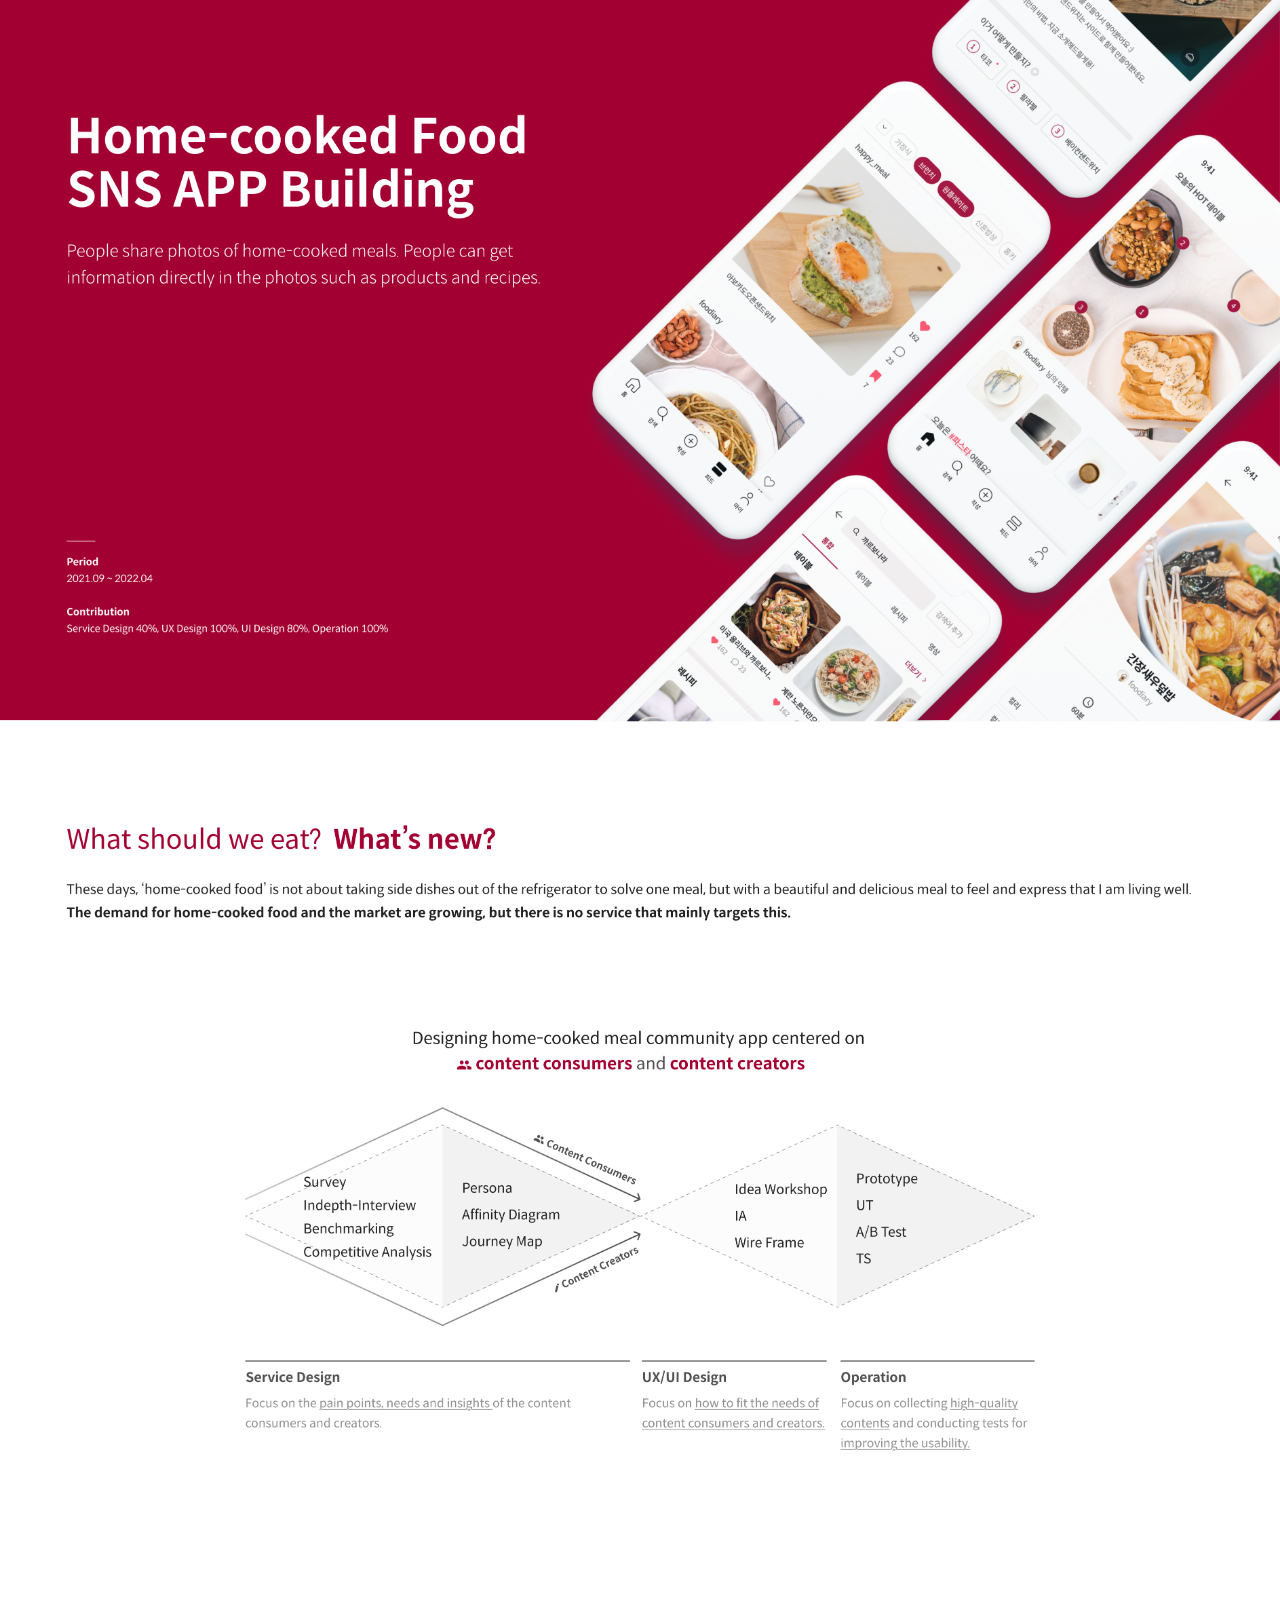
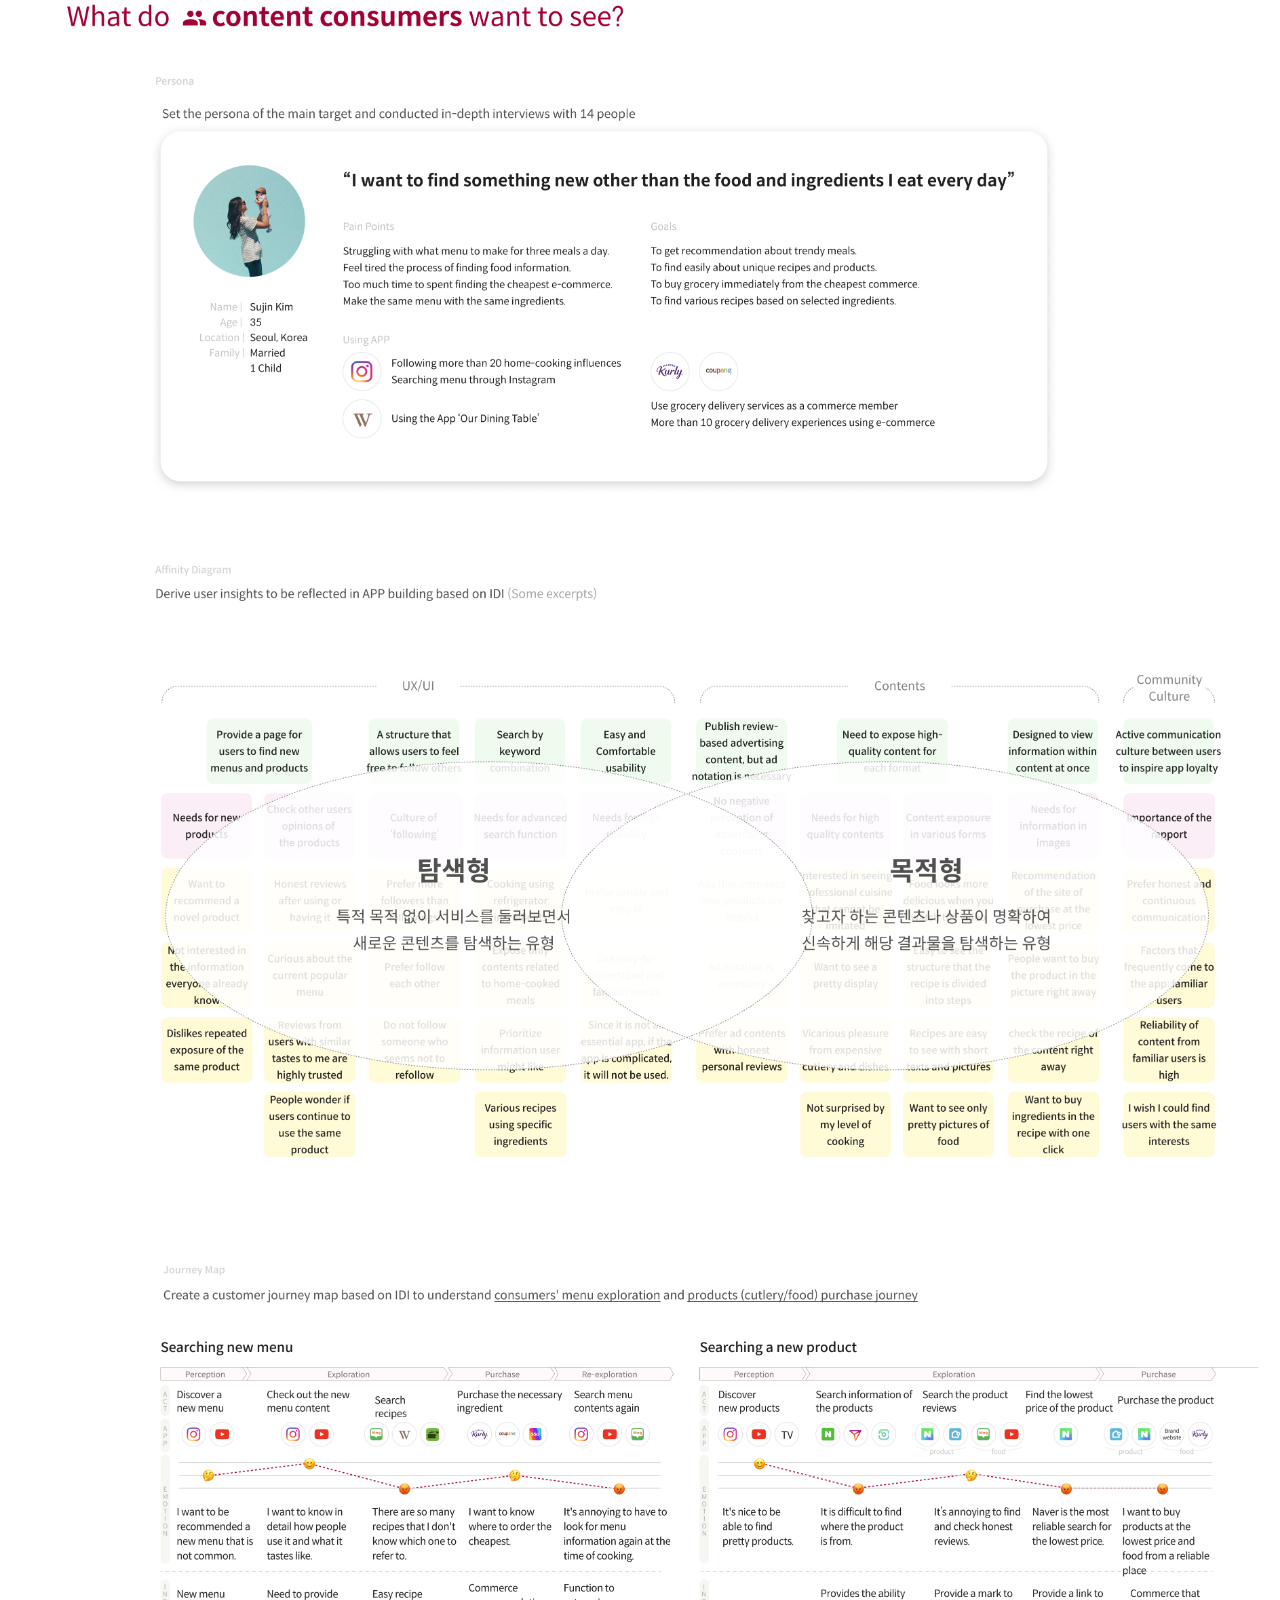
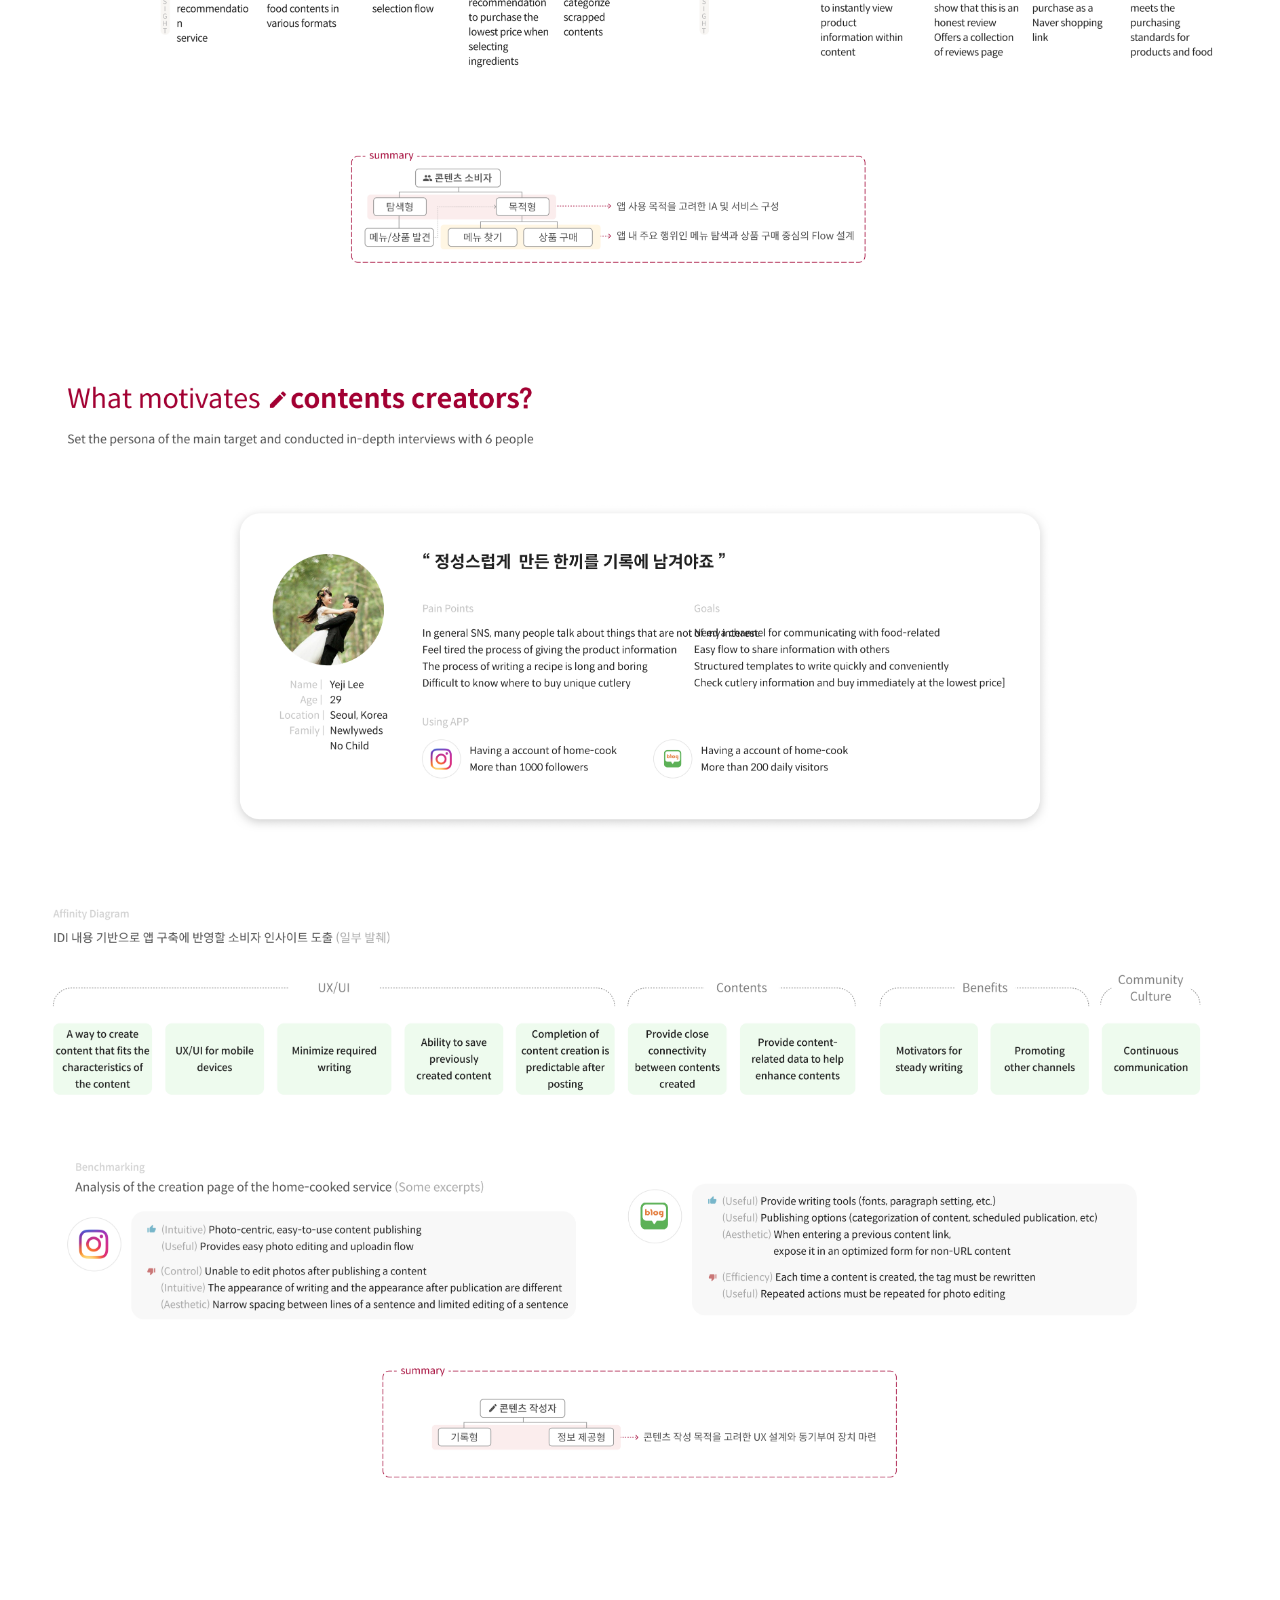
==== index.html @ 2f142ea9 "Add Figma portfolio website" ====
<!doctype html>
<html lang="en">
  <head>
    <meta charset="UTF-8" />
    <meta name="viewport" content="width=device-width, initial-scale=1" />
    <meta name="description" content="Home-cooked Food SNS APP Building case study" />
    <title>Home-cooked Food SNS APP Building</title>
    <link rel="preload" as="image" href="./figma-frame-4015-6.png" />
    <link rel="stylesheet" href="./styles.css" />
  </head>
  <body>
    <main aria-label="Home-cooked Food SNS APP Building case study">
      <img
        class="figma-frame"
        src="./figma-frame-4015-6.png"
        width="1920"
        height="8337"
        alt="Home-cooked Food SNS app case study showing the project overview, consumer research, personas, affinity diagrams, journey maps, creator research and benchmarking."
      />
    </main>
  </body>
</html>
---- styles.css ----
* {
  box-sizing: border-box;
}

html,
body {
  margin: 0;
  min-width: 320px;
  background: #fff;
}

main {
  width: 100%;
  overflow: hidden;
}

.figma-frame {
  display: block;
  width: min(100%, 1920px);
  height: auto;
  margin: 0 auto;
}
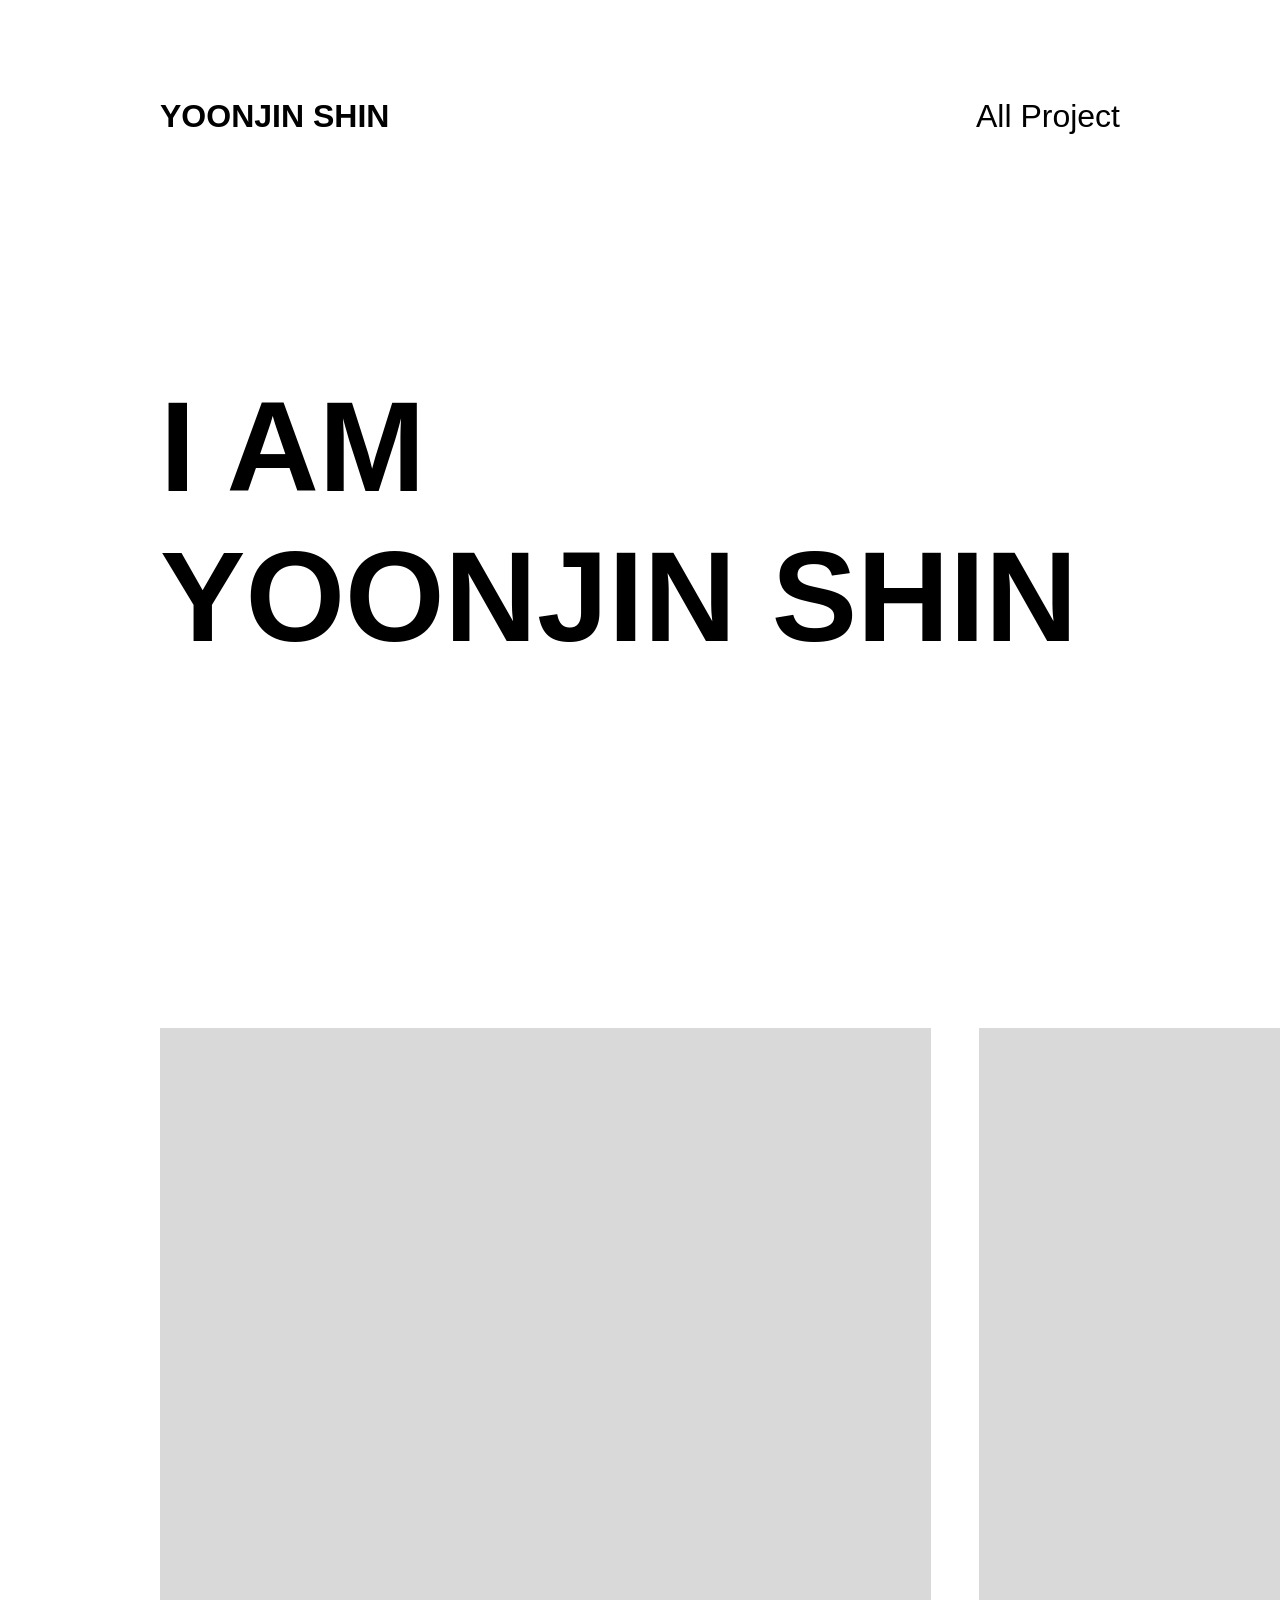
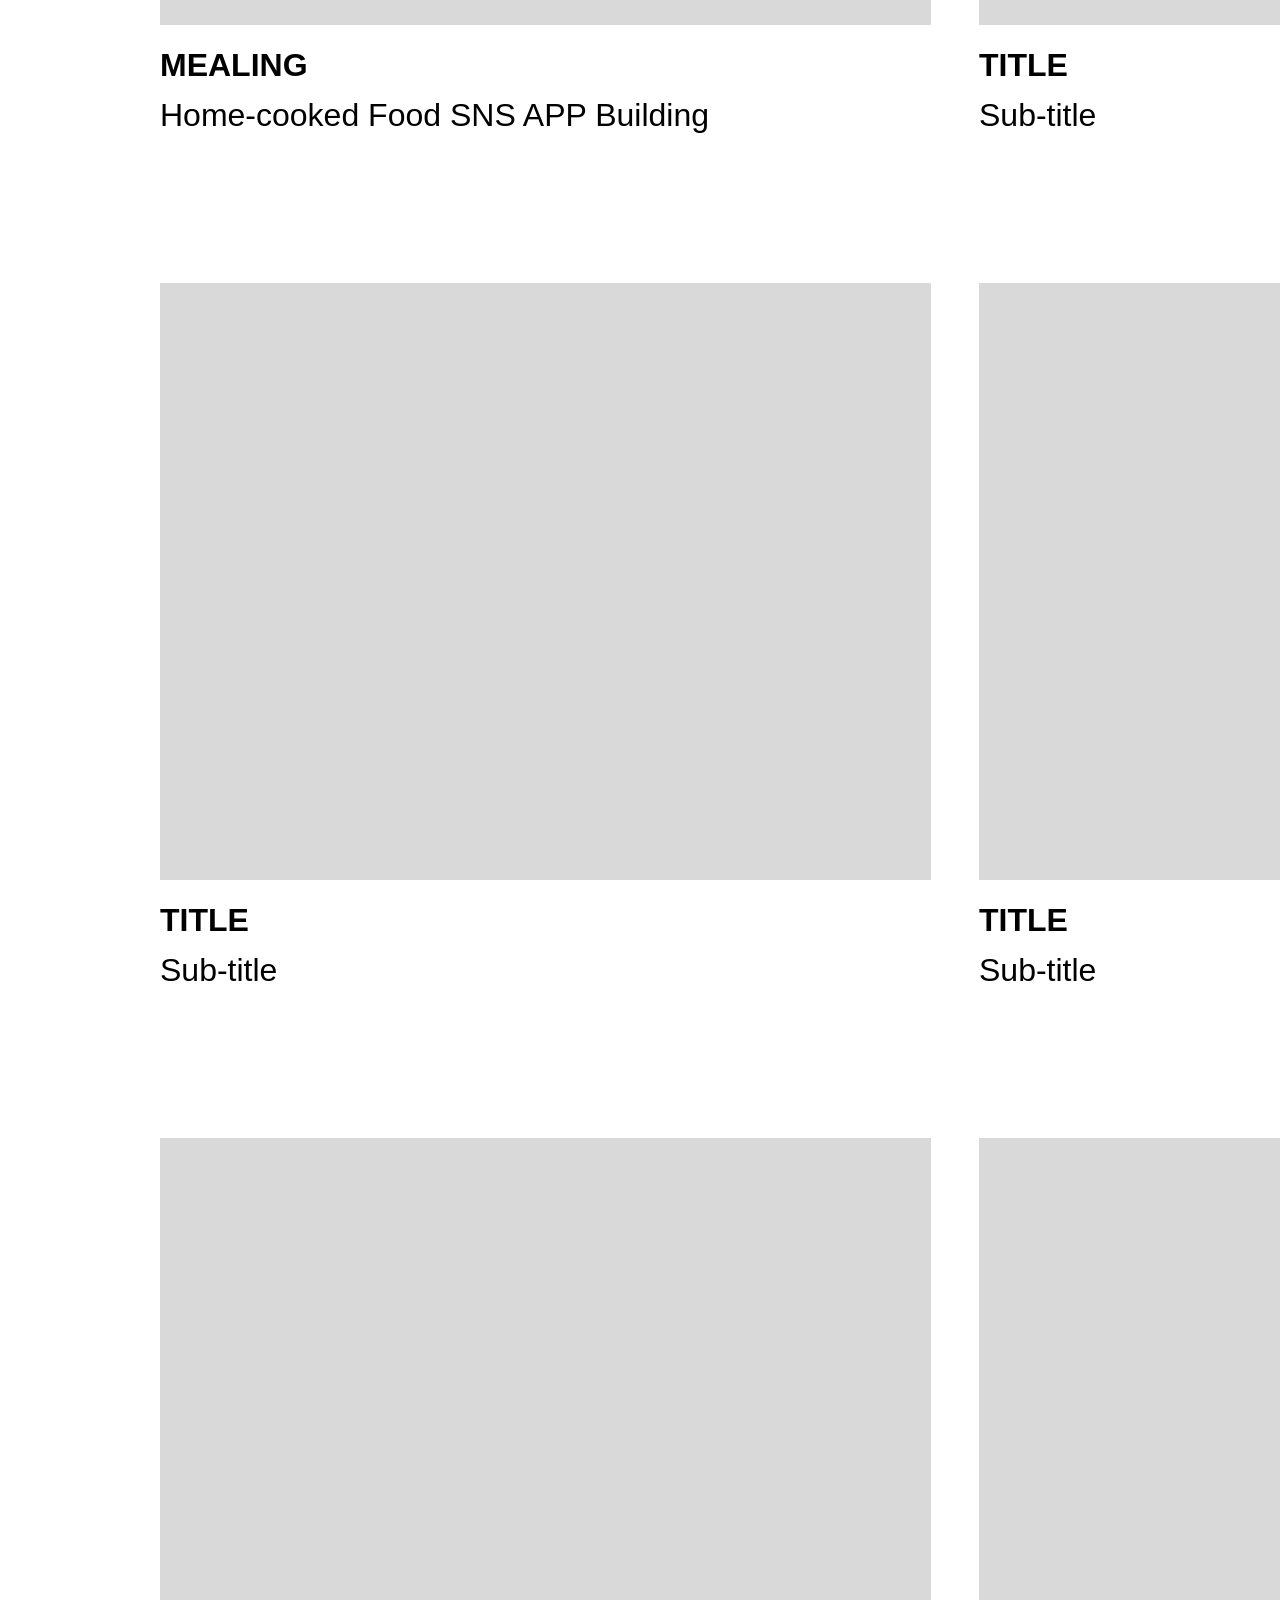
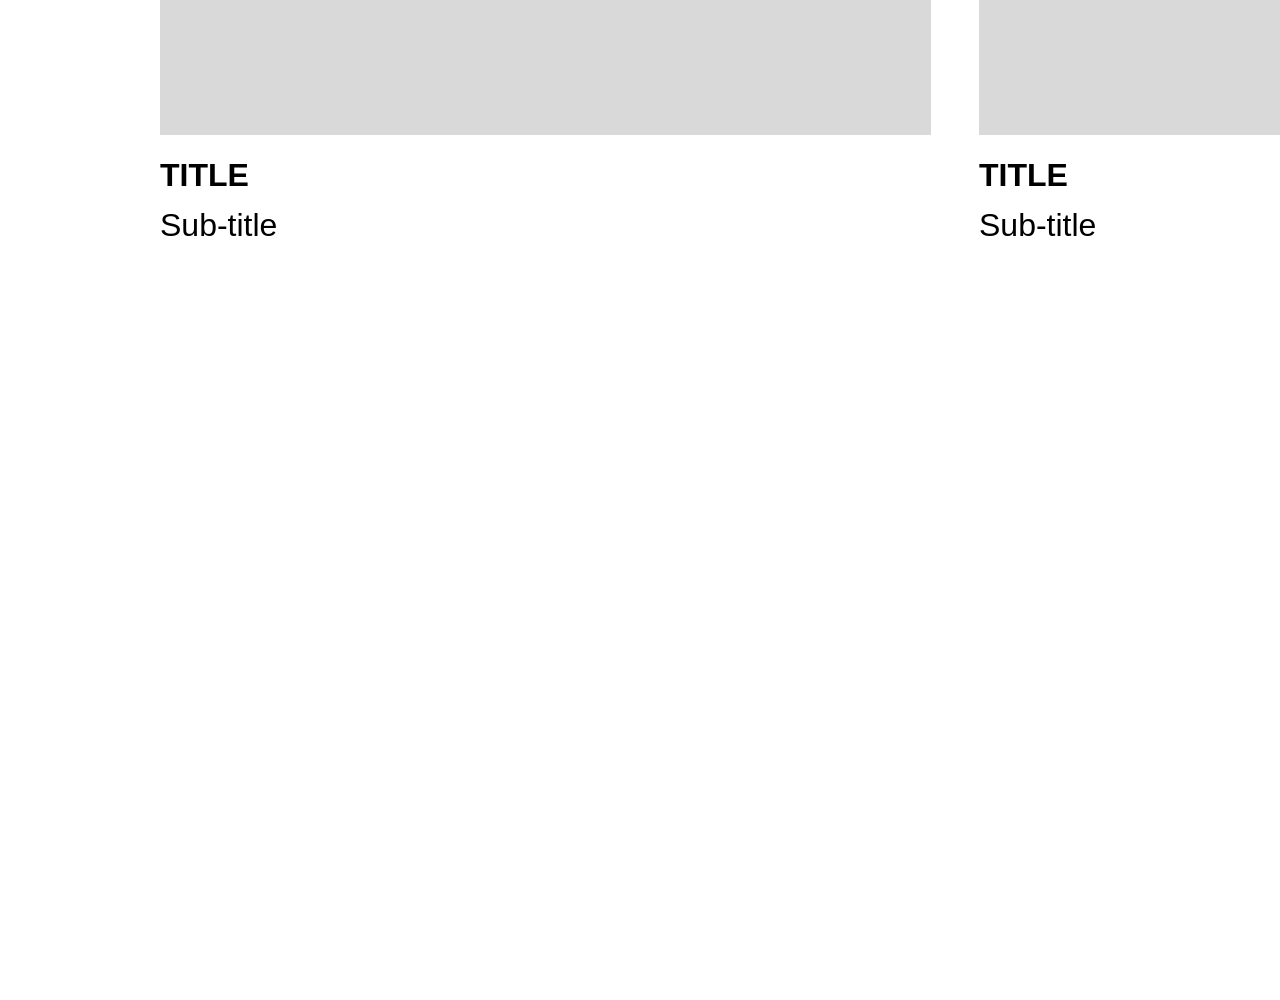
==== commit eec1dc43: "Add portfolio homepage and Mealing link" ====
--- a/index.html
+++ b/index.html
@@ -3,20 +3,55 @@
   <head>
     <meta charset="UTF-8" />
     <meta name="viewport" content="width=device-width, initial-scale=1" />
-    <meta name="description" content="Home-cooked Food SNS APP Building case study" />
-    <title>Home-cooked Food SNS APP Building</title>
-    <link rel="preload" as="image" href="./figma-frame-4015-6.png" />
+    <meta name="description" content="Yoonjin Shin product design portfolio" />
+    <title>Yoonjin Shin · Portfolio</title>
     <link rel="stylesheet" href="./styles.css" />
   </head>
   <body>
-    <main aria-label="Home-cooked Food SNS APP Building case study">
-      <img
-        class="figma-frame"
-        src="./figma-frame-4015-6.png"
-        width="1920"
-        height="8337"
-        alt="Home-cooked Food SNS app case study showing the project overview, consumer research, personas, affinity diagrams, journey maps, creator research and benchmarking."
-      />
+    <main class="portfolio-page">
+      <header class="site-header">
+        <a class="site-name" href="./index.html">YOONJIN SHIN</a>
+        <a class="all-projects" href="#projects">All Project</a>
+      </header>
+
+      <section class="intro" aria-labelledby="intro-title">
+        <h1 id="intro-title">I AM<br />YOONJIN SHIN</h1>
+      </section>
+
+      <section class="projects" id="projects" aria-label="All projects">
+        <a class="project-card project-link" href="./mealing.html" aria-label="View the Mealing project">
+          <span class="project-image" aria-hidden="true"></span>
+          <span class="project-copy">
+            <strong>MEALING</strong>
+            <span>Home-cooked Food SNS APP Building</span>
+          </span>
+        </a>
+
+        <article class="project-card">
+          <div class="project-image" aria-hidden="true"></div>
+          <div class="project-copy"><strong>TITLE</strong><span>Sub-title</span></div>
+        </article>
+
+        <article class="project-card">
+          <div class="project-image" aria-hidden="true"></div>
+          <div class="project-copy"><strong>TITLE</strong><span>Sub-title</span></div>
+        </article>
+
+        <article class="project-card">
+          <div class="project-image" aria-hidden="true"></div>
+          <div class="project-copy"><strong>TITLE</strong><span>Sub-title</span></div>
+        </article>
+
+        <article class="project-card">
+          <div class="project-image" aria-hidden="true"></div>
+          <div class="project-copy"><strong>TITLE</strong><span>Sub-title</span></div>
+        </article>
+
+        <article class="project-card">
+          <div class="project-image" aria-hidden="true"></div>
+          <div class="project-copy"><strong>TITLE</strong><span>Sub-title</span></div>
+        </article>
+      </section>
     </main>
   </body>
 </html>
--- a/styles.css
+++ b/styles.css
@@ -1,15 +1,126 @@
+:root {
+  color: #000;
+  background: #fff;
+  font-family: "Apple SD Gothic Neo", -apple-system, BlinkMacSystemFont, "Segoe UI", sans-serif;
+  font-synthesis: none;
+}
+
 * {
   box-sizing: border-box;
 }
 
-html,
+html {
+  scroll-behavior: smooth;
+}
+
 body {
   margin: 0;
   min-width: 320px;
   background: #fff;
 }
 
-main {
+a {
+  color: inherit;
+  text-decoration: none;
+}
+
+.portfolio-page {
+  width: min(100%, 1920px);
+  min-height: 4200px;
+  margin: 0 auto;
+  padding: 76px 160px 735px;
+}
+
+.site-header {
+  display: flex;
+  height: 80px;
+  align-items: flex-start;
+  justify-content: space-between;
+  font-size: 32px;
+  line-height: 80px;
+}
+
+.site-name {
+  font-weight: 700;
+}
+
+.all-projects {
+  font-weight: 400;
+}
+
+.intro {
+  margin-top: 216px;
+}
+
+.intro h1 {
+  margin: 0;
+  font-size: 128px;
+  font-weight: 700;
+  line-height: 150px;
+  letter-spacing: 0;
+}
+
+.projects {
+  display: grid;
+  grid-template-columns: repeat(2, 771px);
+  gap: 128px 48px;
+  margin-top: 356px;
+}
+
+.project-card {
+  position: relative;
+  display: block;
+  height: 727px;
+  margin: 0;
+}
+
+.project-image {
+  display: block;
+  width: 771px;
+  height: 597px;
+  background: #d9d9d9;
+}
+
+.project-copy {
+  position: relative;
+  display: block;
+  height: 130px;
+  font-size: 32px;
+  line-height: 80px;
+}
+
+.project-copy strong,
+.project-copy > span {
+  position: absolute;
+  left: 0;
+  display: block;
+  white-space: nowrap;
+}
+
+.project-copy strong {
+  top: 0;
+  font-weight: 700;
+}
+
+.project-copy > span {
+  top: 50px;
+  font-weight: 400;
+}
+
+.project-link:focus-visible {
+  outline: 4px solid #000;
+  outline-offset: 8px;
+}
+
+.project-link .project-image {
+  transition: background-color 160ms ease;
+}
+
+.project-link:hover .project-image {
+  background: #cecece;
+}
+
+.detail-page main {
   width: 100%;
   overflow: hidden;
 }
@@ -20,3 +131,93 @@
   height: auto;
   margin: 0 auto;
 }
+
+@media (max-width: 1200px) {
+  .portfolio-page {
+    min-height: 0;
+    padding: 48px 48px 180px;
+  }
+
+  .site-header {
+    height: 48px;
+    font-size: 20px;
+    line-height: 48px;
+  }
+
+  .intro {
+    margin-top: 120px;
+  }
+
+  .intro h1 {
+    font-size: clamp(56px, 9vw, 104px);
+    line-height: 1.16;
+  }
+
+  .projects {
+    grid-template-columns: repeat(2, minmax(0, 1fr));
+    gap: 90px 32px;
+    margin-top: 210px;
+  }
+
+  .project-card {
+    height: auto;
+  }
+
+  .project-image {
+    width: 100%;
+    height: auto;
+    aspect-ratio: 771 / 597;
+  }
+
+  .project-copy {
+    height: 74px;
+    font-size: 20px;
+    line-height: 34px;
+    padding-top: 10px;
+  }
+
+  .project-copy strong,
+  .project-copy > span {
+    position: static;
+    line-height: 30px;
+  }
+}
+
+@media (max-width: 680px) {
+  .portfolio-page {
+    padding: 28px 24px 100px;
+  }
+
+  .site-header {
+    font-size: 14px;
+    line-height: 32px;
+  }
+
+  .intro {
+    margin-top: 78px;
+  }
+
+  .intro h1 {
+    font-size: 46px;
+  }
+
+  .projects {
+    grid-template-columns: 1fr;
+    gap: 54px;
+    margin-top: 130px;
+  }
+
+  .project-copy {
+    font-size: 16px;
+  }
+}
+
+@media (prefers-reduced-motion: reduce) {
+  html {
+    scroll-behavior: auto;
+  }
+
+  .project-link .project-image {
+    transition: none;
+  }
+}
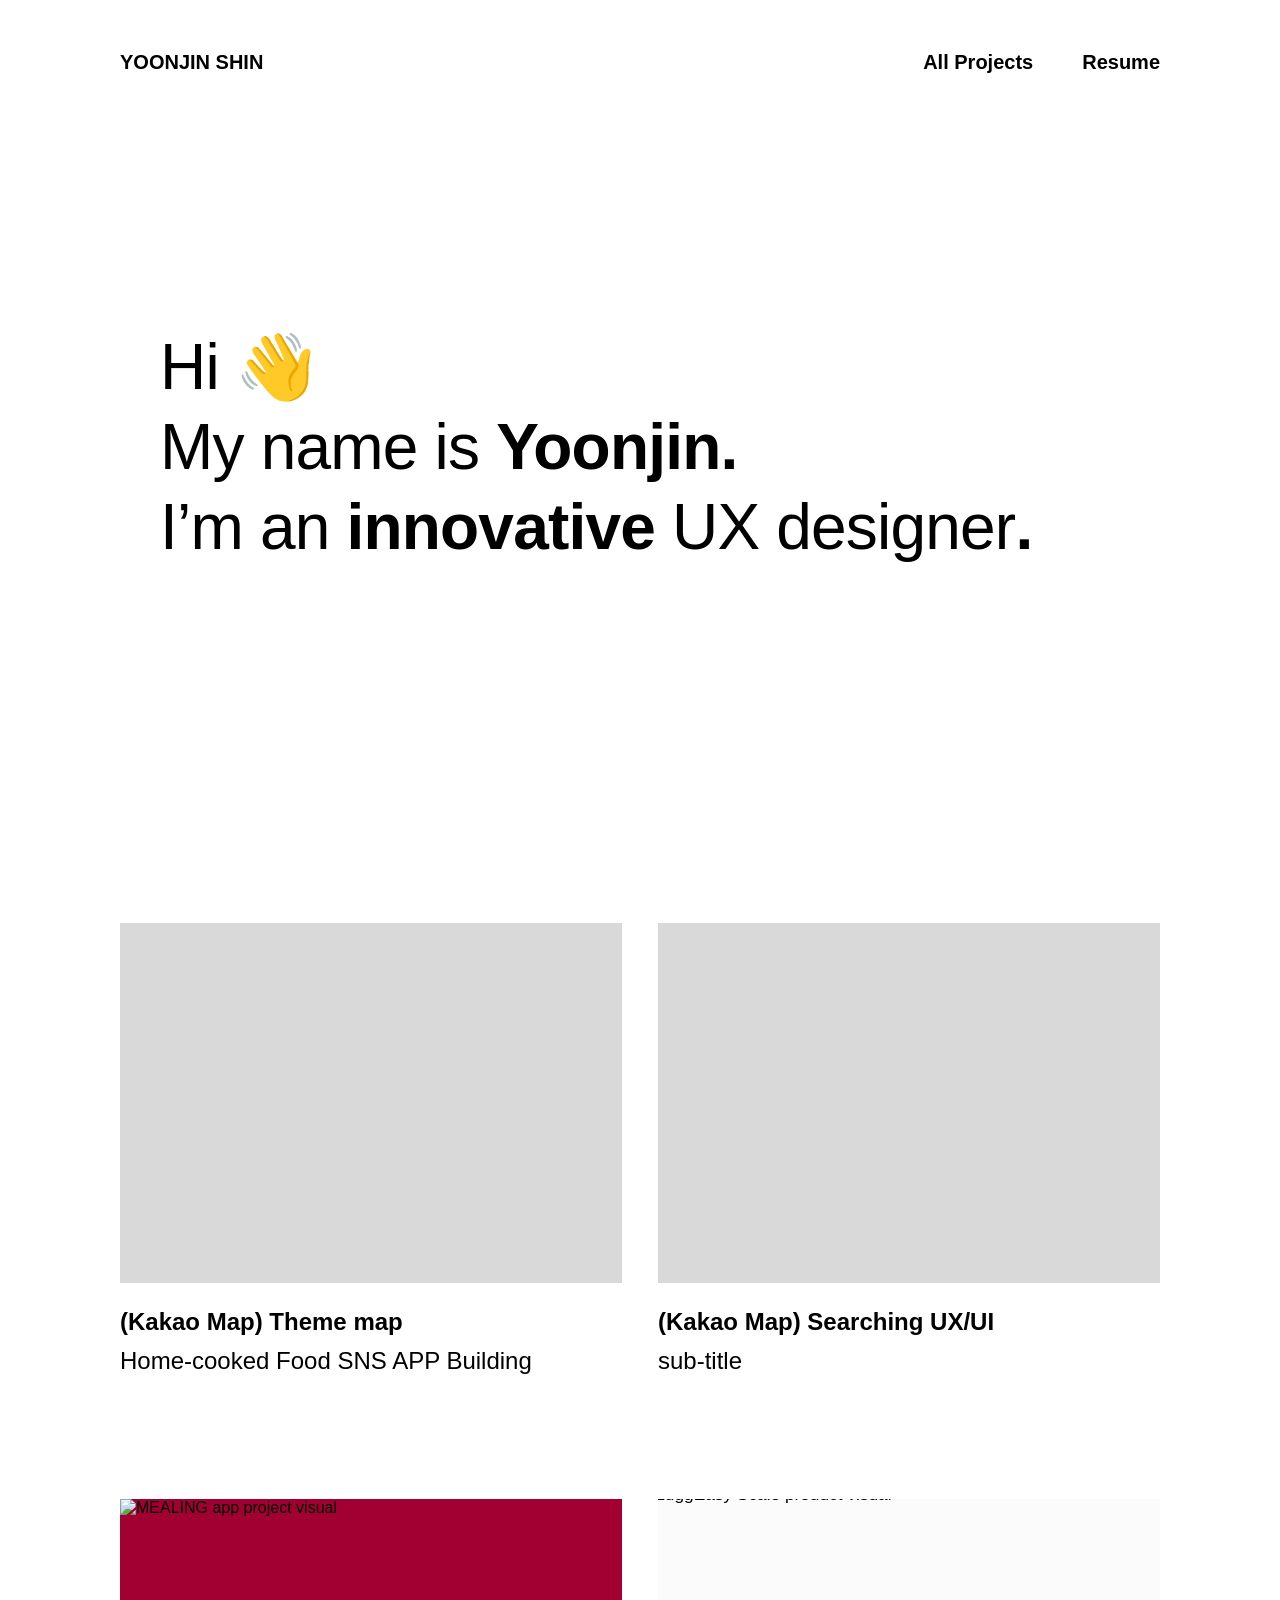
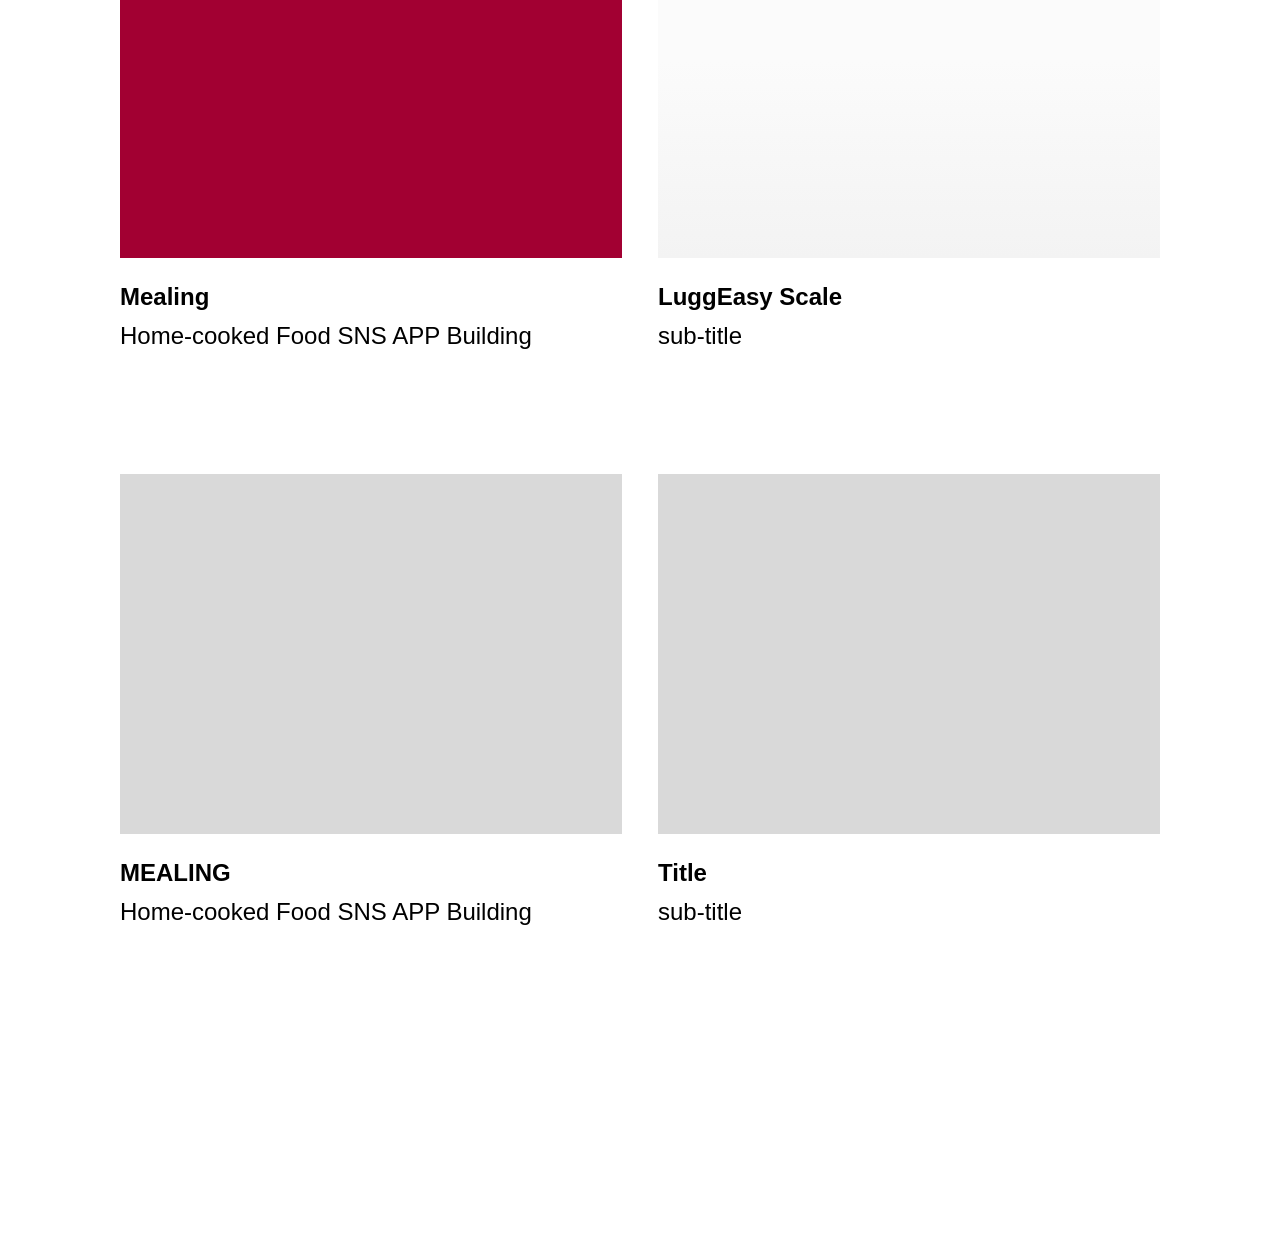
==== commit cb7b6613: "Implement portfolio pages in English" ====
--- a/index.html
+++ b/index.html
@@ -3,54 +3,26 @@
   <head>
     <meta charset="UTF-8" />
     <meta name="viewport" content="width=device-width, initial-scale=1" />
-    <meta name="description" content="Yoonjin Shin product design portfolio" />
+    <meta name="description" content="UX designer Yoonjin Shin portfolio" />
     <title>Yoonjin Shin · Portfolio</title>
     <link rel="stylesheet" href="./styles.css" />
   </head>
   <body>
-    <main class="portfolio-page">
+    <main class="home-page">
       <header class="site-header">
-        <a class="site-name" href="./index.html">YOONJIN SHIN</a>
-        <a class="all-projects" href="#projects">All Project</a>
+        <a class="site-logo" href="./index.html">YOONJIN SHIN</a>
+        <nav aria-label="Main navigation"><a href="#projects">All Projects</a><a href="#resume">Resume</a></nav>
       </header>
-
-      <section class="intro" aria-labelledby="intro-title">
-        <h1 id="intro-title">I AM<br />YOONJIN SHIN</h1>
+      <section class="home-intro" aria-labelledby="intro-title">
+        <h1 id="intro-title">Hi 👋<br />My name is <strong>Yoonjin.</strong><br />I’m an <strong>innovative</strong> UX designer<strong>.</strong></h1>
       </section>
-
-      <section class="projects" id="projects" aria-label="All projects">
-        <a class="project-card project-link" href="./mealing.html" aria-label="View the Mealing project">
-          <span class="project-image" aria-hidden="true"></span>
-          <span class="project-copy">
-            <strong>MEALING</strong>
-            <span>Home-cooked Food SNS APP Building</span>
-          </span>
-        </a>
-
-        <article class="project-card">
-          <div class="project-image" aria-hidden="true"></div>
-          <div class="project-copy"><strong>TITLE</strong><span>Sub-title</span></div>
-        </article>
-
-        <article class="project-card">
-          <div class="project-image" aria-hidden="true"></div>
-          <div class="project-copy"><strong>TITLE</strong><span>Sub-title</span></div>
-        </article>
-
-        <article class="project-card">
-          <div class="project-image" aria-hidden="true"></div>
-          <div class="project-copy"><strong>TITLE</strong><span>Sub-title</span></div>
-        </article>
-
-        <article class="project-card">
-          <div class="project-image" aria-hidden="true"></div>
-          <div class="project-copy"><strong>TITLE</strong><span>Sub-title</span></div>
-        </article>
-
-        <article class="project-card">
-          <div class="project-image" aria-hidden="true"></div>
-          <div class="project-copy"><strong>TITLE</strong><span>Sub-title</span></div>
-        </article>
+      <section class="project-grid" id="projects" aria-label="All projects">
+        <article class="project-card placeholder-card"><div class="card-visual"></div><h2>(Kakao Map) Theme map</h2><p>Home-cooked Food SNS APP Building</p></article>
+        <article class="project-card placeholder-card"><div class="card-visual"></div><h2>(Kakao Map) Searching UX/UI</h2><p>sub-title</p></article>
+        <a class="project-card linked-card mealing-card" href="./mealing.html" aria-label="View the Mealing project"><div class="card-visual"><img src="./assets/n4019-imgRectangle579.png" alt="MEALING app project visual" /></div><h2>Mealing</h2><p>Home-cooked Food SNS APP Building</p></a>
+        <a class="project-card linked-card luggage-card" href="./luggage.html" aria-label="View the LuggEasy Scale project"><div class="card-visual"><img src="./assets/n4019-img1.png" alt="LuggEasy Scale product visual" /></div><h2>LuggEasy Scale</h2><p>sub-title</p></a>
+        <article class="project-card placeholder-card"><div class="card-visual"></div><h2>MEALING</h2><p>Home-cooked Food SNS APP Building</p></article>
+        <article class="project-card placeholder-card"><div class="card-visual"></div><h2>Title</h2><p>sub-title</p></article>
       </section>
     </main>
   </body>
--- a/styles.css
+++ b/styles.css
@@ -1,223 +1,149 @@
 :root {
   color: #000;
   background: #fff;
-  font-family: "Apple SD Gothic Neo", -apple-system, BlinkMacSystemFont, "Segoe UI", sans-serif;
+  font-family: "Apple SD Gothic Neo", "Spoqa Han Sans Neo", -apple-system, BlinkMacSystemFont, "Segoe UI", sans-serif;
   font-synthesis: none;
 }
 
-* {
-  box-sizing: border-box;
+* { box-sizing: border-box; }
+html { scroll-behavior: smooth; }
+body { margin: 0; min-width: 320px; background: #fff; }
+a { color: inherit; text-decoration: none; }
+img { display: block; max-width: 100%; }
+
+.home-page { width: min(100%, 1440px); margin: 0 auto; padding: 50px 120px 320px; }
+.site-header { position: relative; z-index: 20; display: flex; align-items: center; justify-content: space-between; font-size: 20px; line-height: 24px; }
+.site-logo { font-weight: 700; }
+.site-header nav { display: flex; gap: 49px; font-weight: 700; }
+.home-intro { margin: 253px 0 0 40px; }
+.home-intro h1 { margin: 0; font-size: 64px; font-weight: 400; line-height: 80px; letter-spacing: -.8px; }
+.home-intro strong { font-weight: 700; }
+.project-grid { display: grid; grid-template-columns: repeat(2, minmax(0, 582px)); column-gap: 36px; row-gap: 124px; margin-top: 356px; }
+.project-card { display: block; min-width: 0; }
+.card-visual { width: 100%; aspect-ratio: 582 / 417; overflow: hidden; background: #d9d9d9; }
+.card-visual img { width: 100%; height: 100%; object-fit: cover; transition: transform .35s ease; }
+.mealing-card .card-visual { background: #a20032; }
+.mealing-card .card-visual img { object-position: 64% 47%; }
+.luggage-card .card-visual { background: linear-gradient(180deg, #fbfbfb 45%, #f3f3f3); }
+.luggage-card .card-visual img { object-fit: contain; object-position: center bottom; transform: scale(1.08); }
+.project-card h2, .project-card p { margin: 0; font-size: 24px; line-height: 29px; white-space: nowrap; overflow: hidden; text-overflow: ellipsis; }
+.project-card h2 { margin-top: 24px; font-weight: 700; }
+.project-card p { margin-top: 10px; font-weight: 400; }
+.linked-card:hover .card-visual img { transform: scale(1.035); }
+.luggage-card:hover .card-visual img { transform: scale(1.115); }
+.linked-card:focus-visible { outline: 4px solid #000; outline-offset: 8px; }
+
+.case-page { width: 100%; overflow: hidden; }
+.case-header { position: absolute; top: 50px; left: max(32px, calc(50% - 600px)); right: max(32px, calc(50% - 600px)); }
+.case-meta { position: absolute; left: max(32px, calc(50% - 600px)); bottom: 80px; margin: 0; font-size: 15px; line-height: 25px; }
+.case-meta::before { display: block; width: 43px; height: 1px; margin-bottom: 16px; background: currentColor; content: ""; }
+.case-meta div + div { margin-top: 25px; }
+.case-meta dt { font-weight: 700; }
+.case-meta dd { margin: 0; font-weight: 400; }
+
+.mealing-cover { position: relative; height: 900px; overflow: hidden; color: #fff; background: #a20032; }
+.mealing-cover-image { position: absolute; top: 0; right: 0; width: min(53.75vw, 774px); height: 900px; overflow: hidden; }
+.mealing-cover-image img { width: 100%; height: 100%; object-fit: cover; object-position: 69% 50%; }
+.mealing-cover .case-header nav { color: #000; }
+.mealing-heading { position: absolute; top: 146px; left: max(32px, calc(50% - 600px)); z-index: 2; }
+.mealing-heading h1 { margin: 0 0 24px; font-size: 30px; font-weight: 700; line-height: 62px; }
+.mealing-heading img { width: 298px; height: auto; }
+.case-copy { width: min(calc(100% - 64px), 1200px); margin-right: auto; margin-left: auto; }
+.case-copy h2, .luggage-section h2, .details-section > h2 { margin: 0 0 24px; font-size: 15px; font-weight: 700; line-height: 18px; }
+.case-copy p { margin: 0; font-size: 20px; line-height: 30px; }
+.mealing-overview { min-height: 1056px; padding-top: 114px; }
+.mealing-research { min-height: 420px; padding-top: 14px; }
+
+.luggage-cover { position: relative; height: 900px; overflow: hidden; background: linear-gradient(180deg, #fbfbfb 46%, #f3f3f3 100%); }
+.luggage-cover::after { position: absolute; inset: 0; background: linear-gradient(180deg, transparent 0 69%, rgba(217,217,217,.35) 71%, transparent 82%); content: ""; }
+.dark-header { color: #000; }
+.luggage-cover h1 { position: absolute; z-index: 3; top: 226px; left: max(32px, calc(50% - 600px)); margin: 0; font-family: Teko, "Arial Narrow", sans-serif; font-size: 130px; font-weight: 600; line-height: 1; letter-spacing: -5px; }
+.luggage-cover h1 span { color: #0057a7; }
+.luggage-product { position: absolute; z-index: 2; right: 0; bottom: 5px; width: min(81.1vw, 1168px); height: 890px; object-fit: contain; object-position: right bottom; }
+.dark-meta { z-index: 3; color: #000; }
+.luggage-section, .details-section { width: min(calc(100% - 64px), 1200px); margin: 0 auto; }
+.background-section { padding-top: 100px; }
+.luggage-section h3 { margin: 0; font-size: 24px; line-height: 35px; }
+.luggage-section > p { margin: 22px 0 0; font-size: 16px; line-height: 27px; }
+.background-section > p { max-width: 1200px; }
+.problem-section { padding-top: 100px; }
+.method-grid { display: grid; grid-template-columns: repeat(4, 1fr); gap: 28px; margin-top: 35px; }
+.method-grid article { text-align: center; }
+.method-image { width: 100%; aspect-ratio: 1; overflow: hidden; border-radius: 50%; background: #eee; }
+.method-image img { width: 100%; height: 100%; object-fit: cover; }
+.method-grid article:first-child img { object-position: center 35%; }
+.method-grid article:nth-child(4) img { object-fit: contain; padding: 20%; background: #f4f4f4; }
+.method-grid p { margin: 18px 0 0; font-size: 14px; line-height: 22px; }
+.insight-section { padding-top: 92px; }
+.insight-title { font-size: 20px !important; font-weight: 700; line-height: 30px !important; }
+.venn { display: flex; justify-content: center; margin-top: 20px; }
+.venn span { display: grid; width: 220px; aspect-ratio: 1; place-items: center; border: 1px solid #0057a7; border-radius: 50%; color: #0057a7; font-size: 20px; }
+.venn span + span { margin-left: -44px; }
+.solution-section { padding-top: 105px; }
+.dimension-visual { display: grid; grid-template-columns: 1.4fr .6fr; align-items: center; gap: 50px; margin-top: 25px; }
+.dimension-visual img { width: 100%; height: 285px; object-fit: cover; border-radius: 4px; }
+.dimension-visual strong { color: #0057a7; font-size: 38px; }
+.dimension-visual p { font-size: 15px; line-height: 25px; }
+.survey-row { display: grid; grid-template-columns: repeat(8, 1fr); gap: 8px; margin-top: 35px; }
+.survey-row img { width: 100%; aspect-ratio: .75; object-fit: cover; }
+.size-result { display: flex; align-items: center; justify-content: center; gap: 55px; margin-top: 25px; }
+.size-result p { font-size: 16px; }
+.size-result strong, .size-result b { color: #0057a7; font-size: 27px; }
+.size-result span { padding-left: 40px; border-left: 1px solid #bbb; font-size: 14px; line-height: 24px; }
+.details-section { position: relative; padding: 110px 0 180px; }
+.detail-photo { position: relative; margin-top: 25px; }
+.detail-photo > img { width: 100%; height: 680px; object-fit: contain; background: #f7f7f7; }
+.detail-photo > div { position: absolute; top: 60px; left: 60px; color: #0057a7; font-size: 18px; line-height: 28px; }
+.detail-photo > div p { color: #222; font-size: 14px; }
+.detail-notes { display: grid; grid-template-columns: repeat(3, 1fr); gap: 30px; margin: 30px 0 80px; font-size: 14px; line-height: 23px; }
+.detail-notes strong { color: #0057a7; }
+.long-render { height: 1050px; overflow: hidden; background: #f7f7f7; }
+.long-render img { width: 100%; height: 100%; object-fit: cover; object-position: center 20%; }
+.blue-callouts { display: grid; grid-template-columns: 1fr 1fr; gap: 60px; margin-top: 35px; color: #333; font-size: 14px; line-height: 24px; }
+.blue-callouts strong { color: #0057a7; font-size: 18px; }
+
+@media (max-width: 900px) {
+  .home-page { padding: 32px 24px 120px; }
+  .site-header { font-size: 15px; }
+  .site-header nav { gap: 22px; }
+  .home-intro { margin: 150px 0 0; }
+  .home-intro h1 { font-size: clamp(34px, 9vw, 52px); line-height: 1.3; letter-spacing: -.5px; }
+  .project-grid { grid-template-columns: 1fr; row-gap: 70px; margin-top: 190px; }
+  .project-card h2, .project-card p { font-size: 18px; line-height: 24px; }
+  .project-card h2 { margin-top: 17px; }
+  .project-card p { margin-top: 5px; }
+  .case-header { top: 28px; left: 24px; right: 24px; }
+  .mealing-cover { height: 760px; }
+  .mealing-cover-image { top: 260px; width: 100%; height: 500px; opacity: .75; }
+  .mealing-heading { top: 115px; left: 24px; }
+  .mealing-heading h1 { font-size: 22px; line-height: 34px; }
+  .mealing-heading img { width: 210px; }
+  .case-meta { left: 24px; bottom: 34px; font-size: 12px; line-height: 20px; }
+  .case-meta div + div { margin-top: 12px; }
+  .case-copy, .luggage-section, .details-section { width: calc(100% - 48px); }
+  .case-copy p { font-size: 16px; line-height: 27px; }
+  .mealing-overview { min-height: auto; padding: 70px 0 300px; }
+  .mealing-research { padding: 0 0 120px; }
+  .luggage-cover { height: 760px; }
+  .luggage-cover h1 { top: 140px; left: 24px; font-size: clamp(58px, 16vw, 95px); letter-spacing: -2px; }
+  .luggage-product { width: 125%; max-width: none; height: 600px; right: -28%; bottom: 30px; }
+  .background-section, .problem-section, .insight-section, .solution-section { padding-top: 70px; }
+  .method-grid { grid-template-columns: 1fr 1fr; gap: 32px 16px; }
+  .venn span { width: 150px; }
+  .dimension-visual { grid-template-columns: 1fr; gap: 20px; }
+  .survey-row { grid-template-columns: repeat(4, 1fr); }
+  .size-result { flex-wrap: wrap; gap: 18px 30px; }
+  .detail-photo > img { height: 420px; }
+  .detail-photo > div { top: 25px; left: 20px; }
+  .detail-notes { grid-template-columns: 1fr; margin-bottom: 50px; }
+  .long-render { height: 720px; }
+  .blue-callouts { grid-template-columns: 1fr; gap: 15px; }
 }
 
-html {
-  scroll-behavior: smooth;
+@media (max-width: 440px) {
+  .site-header nav { gap: 14px; }
+  .site-header nav a:last-child { display: none; }
+  .home-intro { margin-top: 120px; }
+  .project-grid { margin-top: 150px; }
+  .method-grid { grid-template-columns: 1fr; }
 }
-
-body {
-  margin: 0;
-  min-width: 320px;
-  background: #fff;
-}
-
-a {
-  color: inherit;
-  text-decoration: none;
-}
-
-.portfolio-page {
-  width: min(100%, 1920px);
-  min-height: 4200px;
-  margin: 0 auto;
-  padding: 76px 160px 735px;
-}
-
-.site-header {
-  display: flex;
-  height: 80px;
-  align-items: flex-start;
-  justify-content: space-between;
-  font-size: 32px;
-  line-height: 80px;
-}
-
-.site-name {
-  font-weight: 700;
-}
-
-.all-projects {
-  font-weight: 400;
-}
-
-.intro {
-  margin-top: 216px;
-}
-
-.intro h1 {
-  margin: 0;
-  font-size: 128px;
-  font-weight: 700;
-  line-height: 150px;
-  letter-spacing: 0;
-}
-
-.projects {
-  display: grid;
-  grid-template-columns: repeat(2, 771px);
-  gap: 128px 48px;
-  margin-top: 356px;
-}
-
-.project-card {
-  position: relative;
-  display: block;
-  height: 727px;
-  margin: 0;
-}
-
-.project-image {
-  display: block;
-  width: 771px;
-  height: 597px;
-  background: #d9d9d9;
-}
-
-.project-copy {
-  position: relative;
-  display: block;
-  height: 130px;
-  font-size: 32px;
-  line-height: 80px;
-}
-
-.project-copy strong,
-.project-copy > span {
-  position: absolute;
-  left: 0;
-  display: block;
-  white-space: nowrap;
-}
-
-.project-copy strong {
-  top: 0;
-  font-weight: 700;
-}
-
-.project-copy > span {
-  top: 50px;
-  font-weight: 400;
-}
-
-.project-link:focus-visible {
-  outline: 4px solid #000;
-  outline-offset: 8px;
-}
-
-.project-link .project-image {
-  transition: background-color 160ms ease;
-}
-
-.project-link:hover .project-image {
-  background: #cecece;
-}
-
-.detail-page main {
-  width: 100%;
-  overflow: hidden;
-}
-
-.figma-frame {
-  display: block;
-  width: min(100%, 1920px);
-  height: auto;
-  margin: 0 auto;
-}
-
-@media (max-width: 1200px) {
-  .portfolio-page {
-    min-height: 0;
-    padding: 48px 48px 180px;
-  }
-
-  .site-header {
-    height: 48px;
-    font-size: 20px;
-    line-height: 48px;
-  }
-
-  .intro {
-    margin-top: 120px;
-  }
-
-  .intro h1 {
-    font-size: clamp(56px, 9vw, 104px);
-    line-height: 1.16;
-  }
-
-  .projects {
-    grid-template-columns: repeat(2, minmax(0, 1fr));
-    gap: 90px 32px;
-    margin-top: 210px;
-  }
-
-  .project-card {
-    height: auto;
-  }
-
-  .project-image {
-    width: 100%;
-    height: auto;
-    aspect-ratio: 771 / 597;
-  }
-
-  .project-copy {
-    height: 74px;
-    font-size: 20px;
-    line-height: 34px;
-    padding-top: 10px;
-  }
-
-  .project-copy strong,
-  .project-copy > span {
-    position: static;
-    line-height: 30px;
-  }
-}
-
-@media (max-width: 680px) {
-  .portfolio-page {
-    padding: 28px 24px 100px;
-  }
-
-  .site-header {
-    font-size: 14px;
-    line-height: 32px;
-  }
-
-  .intro {
-    margin-top: 78px;
-  }
-
-  .intro h1 {
-    font-size: 46px;
-  }
-
-  .projects {
-    grid-template-columns: 1fr;
-    gap: 54px;
-    margin-top: 130px;
-  }
-
-  .project-copy {
-    font-size: 16px;
-  }
-}
-
-@media (prefers-reduced-motion: reduce) {
-  html {
-    scroll-behavior: auto;
-  }
-
-  .project-link .project-image {
-    transition: none;
-  }
-}
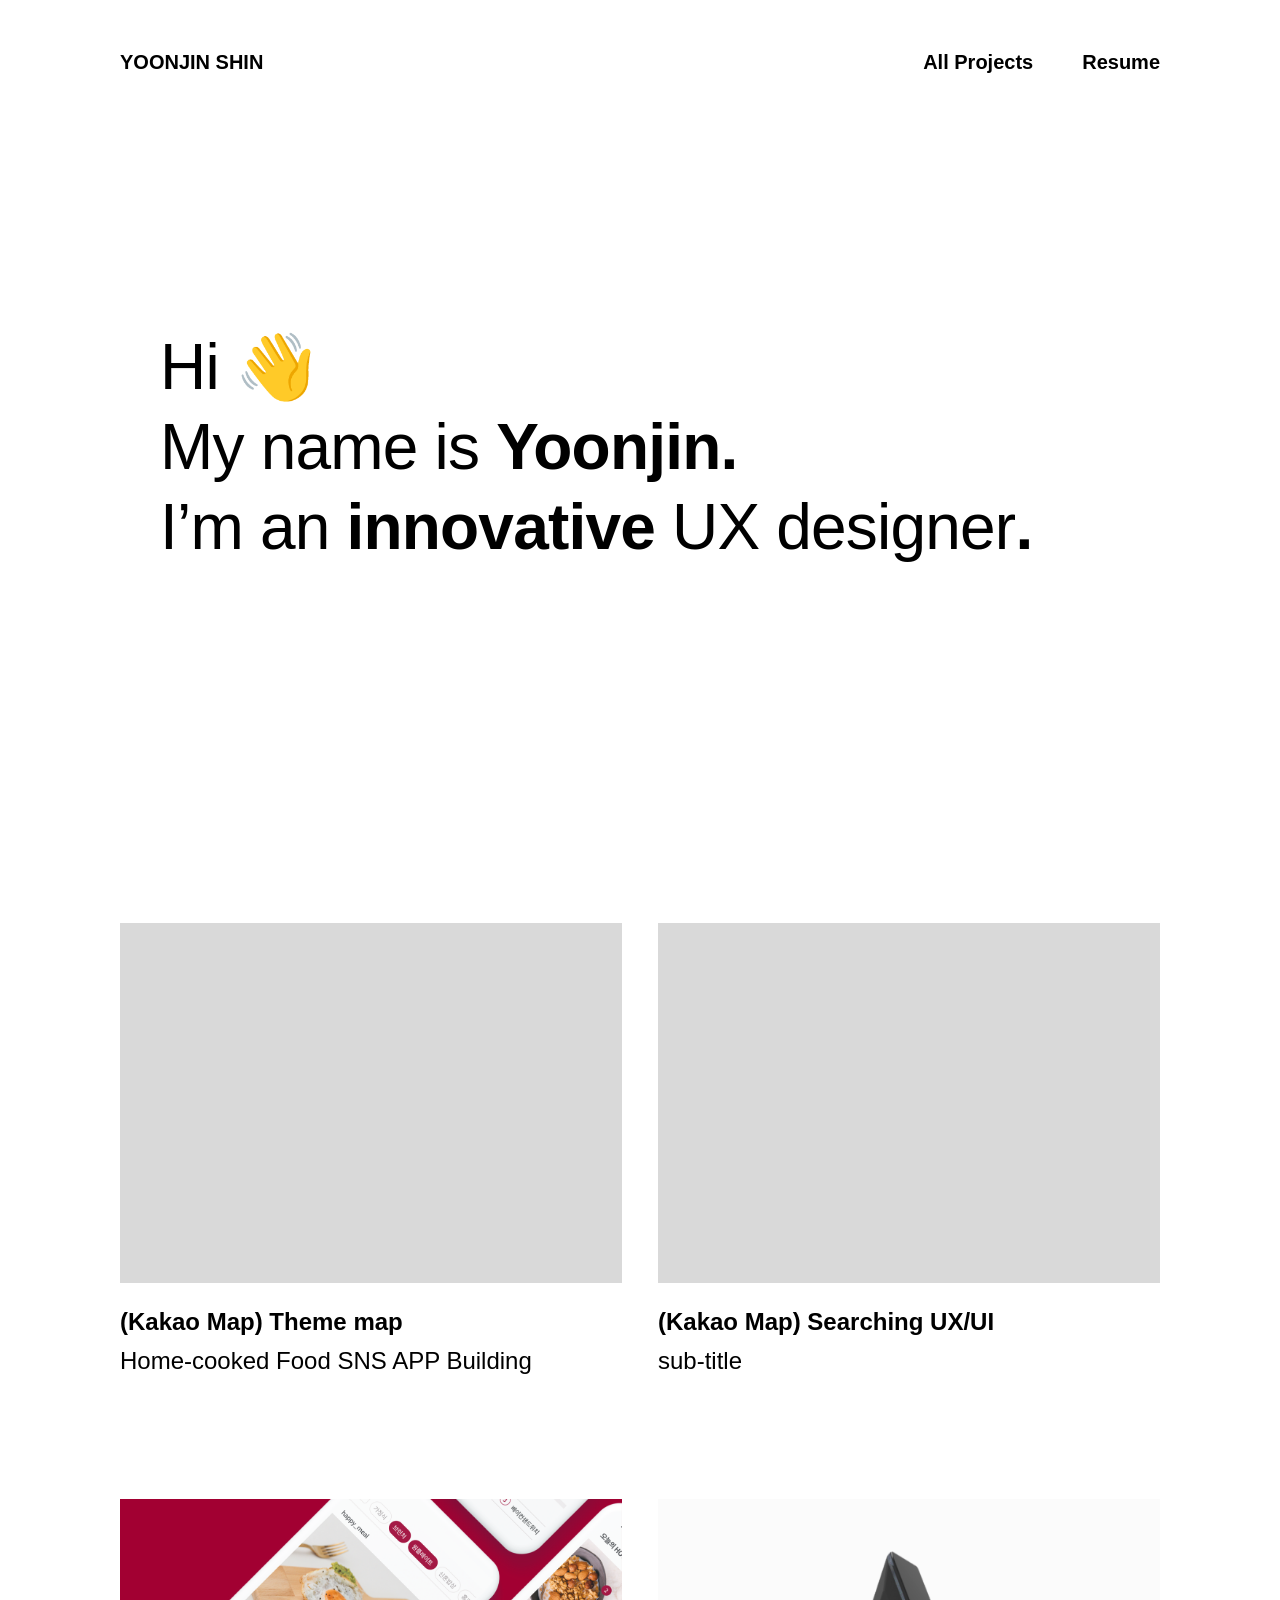
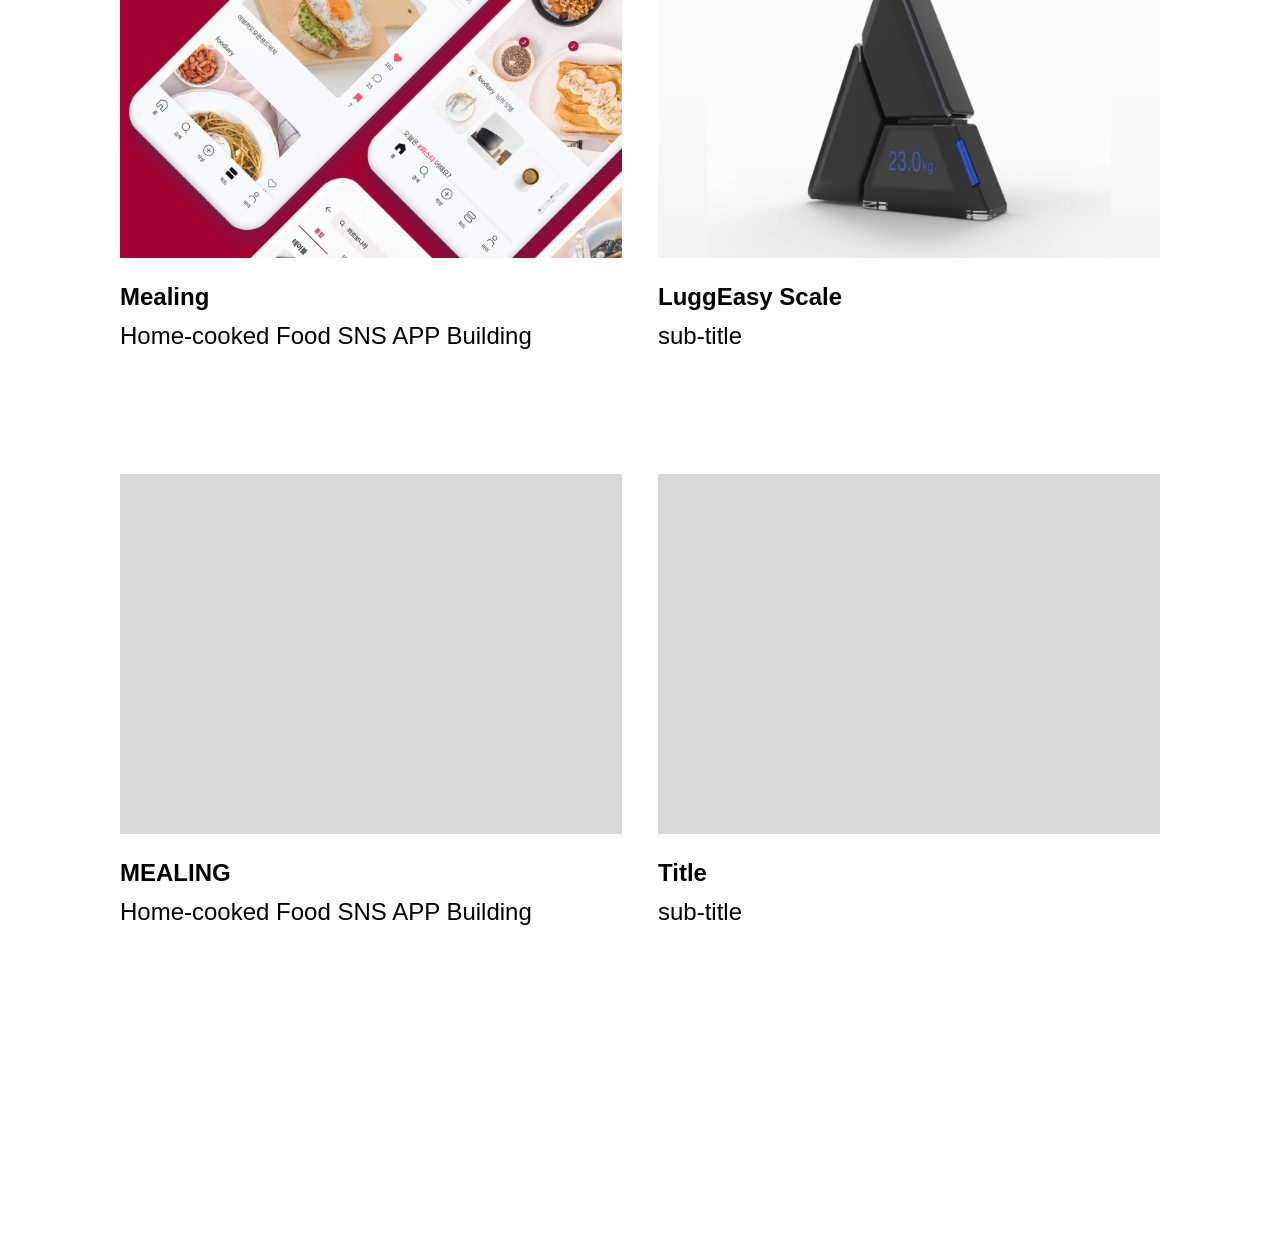
==== commit 30b7ad08: "Add GA4 portfolio analytics" ====
--- a/index.html
+++ b/index.html
@@ -5,6 +5,7 @@
     <meta name="viewport" content="width=device-width, initial-scale=1" />
     <meta name="description" content="UX designer Yoonjin Shin portfolio" />
     <title>Yoonjin Shin · Portfolio</title>
+    <script src="./analytics.js" defer></script>
     <link rel="stylesheet" href="./styles.css" />
   </head>
   <body>
--- a/styles.css
+++ b/styles.css
@@ -9,7 +9,7 @@
 html { scroll-behavior: smooth; }
 body { margin: 0; min-width: 320px; background: #fff; }
 a { color: inherit; text-decoration: none; }
-img { display: block; max-width: 100%; }
+img { display: block; max-width: 100%; -webkit-user-drag: none; user-select: none; }
 
 .home-page { width: min(100%, 1440px); margin: 0 auto; padding: 50px 120px 320px; }
 .site-header { position: relative; z-index: 20; display: flex; align-items: center; justify-content: space-between; font-size: 20px; line-height: 24px; }
@@ -31,7 +31,22 @@
 .project-card p { margin-top: 10px; font-weight: 400; }
 .linked-card:hover .card-visual img { transform: scale(1.035); }
 .luggage-card:hover .card-visual img { transform: scale(1.115); }
+.package-card .card-visual { background: #f8f7f2; }
+.package-card .card-visual img { object-fit: contain; }
 .linked-card:focus-visible { outline: 4px solid #000; outline-offset: 8px; }
+
+.package-body { overflow-x: hidden; background: #fff; }
+.package-viewport { --package-scale: min(1, calc(100vw / 1920px)); position: relative; width: min(100%, 1920px); height: calc(1080px * var(--package-scale)); margin: 0 auto; overflow: hidden; background: #fff; }
+.package-stage { position: absolute; top: 0; left: 0; width: 1920px; height: 1080px; overflow: hidden; transform: scale(var(--package-scale)); transform-origin: left top; background: #fff; color: #000; font-family: "Inter", -apple-system, BlinkMacSystemFont, "Segoe UI", sans-serif; }
+.package-stage h1 { position: absolute; z-index: 10; top: 110px; left: 120px; width: 189px; height: 25px; margin: 0; font-size: 24px; font-weight: 700; line-height: 25px; letter-spacing: 0; }
+.package-art, .package-profile { position: absolute; max-width: none; object-fit: cover; }
+.package-render { z-index: 1; top: 571px; left: 448px; width: 628px; height: 446px; }
+.package-form-study { z-index: 2; top: 194px; left: 114px; width: 694px; height: 366px; }
+.package-pyramid-study { z-index: 3; top: 596px; left: 364px; width: 169px; height: 218px; }
+.package-cap-study { z-index: 4; top: 891px; left: 106px; width: 230px; height: 81px; }
+.package-frame-study { z-index: 5; top: 606px; left: 121px; width: 192px; height: 252px; }
+.package-bottle-study { z-index: 6; top: 828px; left: 322px; width: 156px; height: 170px; }
+.package-profile { z-index: 2; top: 177px; left: 1216px; width: 480px; height: 360px; }
 
 .case-page { width: 100%; overflow: hidden; }
 .case-header { position: absolute; top: 50px; left: max(32px, calc(50% - 600px)); right: max(32px, calc(50% - 600px)); }
@@ -54,53 +69,117 @@
 .mealing-overview { min-height: 1056px; padding-top: 114px; }
 .mealing-research { min-height: 420px; padding-top: 14px; }
 
-.luggage-cover { position: relative; height: 900px; overflow: hidden; background: linear-gradient(180deg, #fbfbfb 46%, #f3f3f3 100%); }
-.luggage-cover::after { position: absolute; inset: 0; background: linear-gradient(180deg, transparent 0 69%, rgba(217,217,217,.35) 71%, transparent 82%); content: ""; }
-.dark-header { color: #000; }
-.luggage-cover h1 { position: absolute; z-index: 3; top: 226px; left: max(32px, calc(50% - 600px)); margin: 0; font-family: Teko, "Arial Narrow", sans-serif; font-size: 130px; font-weight: 600; line-height: 1; letter-spacing: -5px; }
-.luggage-cover h1 span { color: #0057a7; }
-.luggage-product { position: absolute; z-index: 2; right: 0; bottom: 5px; width: min(81.1vw, 1168px); height: 890px; object-fit: contain; object-position: right bottom; }
-.dark-meta { z-index: 3; color: #000; }
-.luggage-section, .details-section { width: min(calc(100% - 64px), 1200px); margin: 0 auto; }
-.background-section { padding-top: 100px; }
-.luggage-section h3 { margin: 0; font-size: 24px; line-height: 35px; }
-.luggage-section > p { margin: 22px 0 0; font-size: 16px; line-height: 27px; }
-.background-section > p { max-width: 1200px; }
-.problem-section { padding-top: 100px; }
-.method-grid { display: grid; grid-template-columns: repeat(4, 1fr); gap: 28px; margin-top: 35px; }
-.method-grid article { text-align: center; }
-.method-image { width: 100%; aspect-ratio: 1; overflow: hidden; border-radius: 50%; background: #eee; }
-.method-image img { width: 100%; height: 100%; object-fit: cover; }
-.method-grid article:first-child img { object-position: center 35%; }
-.method-grid article:nth-child(4) img { object-fit: contain; padding: 20%; background: #f4f4f4; }
-.method-grid p { margin: 18px 0 0; font-size: 14px; line-height: 22px; }
-.insight-section { padding-top: 92px; }
-.insight-title { font-size: 20px !important; font-weight: 700; line-height: 30px !important; }
-.venn { display: flex; justify-content: center; margin-top: 20px; }
-.venn span { display: grid; width: 220px; aspect-ratio: 1; place-items: center; border: 1px solid #0057a7; border-radius: 50%; color: #0057a7; font-size: 20px; }
-.venn span + span { margin-left: -44px; }
-.solution-section { padding-top: 105px; }
-.dimension-visual { display: grid; grid-template-columns: 1.4fr .6fr; align-items: center; gap: 50px; margin-top: 25px; }
-.dimension-visual img { width: 100%; height: 285px; object-fit: cover; border-radius: 4px; }
-.dimension-visual strong { color: #0057a7; font-size: 38px; }
-.dimension-visual p { font-size: 15px; line-height: 25px; }
-.survey-row { display: grid; grid-template-columns: repeat(8, 1fr); gap: 8px; margin-top: 35px; }
-.survey-row img { width: 100%; aspect-ratio: .75; object-fit: cover; }
-.size-result { display: flex; align-items: center; justify-content: center; gap: 55px; margin-top: 25px; }
-.size-result p { font-size: 16px; }
-.size-result strong, .size-result b { color: #0057a7; font-size: 27px; }
-.size-result span { padding-left: 40px; border-left: 1px solid #bbb; font-size: 14px; line-height: 24px; }
-.details-section { position: relative; padding: 110px 0 180px; }
-.detail-photo { position: relative; margin-top: 25px; }
-.detail-photo > img { width: 100%; height: 680px; object-fit: contain; background: #f7f7f7; }
-.detail-photo > div { position: absolute; top: 60px; left: 60px; color: #0057a7; font-size: 18px; line-height: 28px; }
-.detail-photo > div p { color: #222; font-size: 14px; }
-.detail-notes { display: grid; grid-template-columns: repeat(3, 1fr); gap: 30px; margin: 30px 0 80px; font-size: 14px; line-height: 23px; }
-.detail-notes strong { color: #0057a7; }
-.long-render { height: 1050px; overflow: hidden; background: #f7f7f7; }
-.long-render img { width: 100%; height: 100%; object-fit: cover; object-position: center 20%; }
-.blue-callouts { display: grid; grid-template-columns: 1fr 1fr; gap: 60px; margin-top: 35px; color: #333; font-size: 14px; line-height: 24px; }
-.blue-callouts strong { color: #0057a7; font-size: 18px; }
+.luggage-body { overflow-x: hidden; background: linear-gradient(180deg, rgba(217,217,217,0) 0%, rgba(217,217,217,.2) 68.75%, rgba(217,217,217,.5) 70.833%, rgba(217,217,217,0) 81.771%, rgba(217,217,217,0) 100%) top center / 100% 900px no-repeat, linear-gradient(180deg, #fbfbfb 0 46.519%, #f3f3f3 100%) top center / 100% 900px no-repeat, #fff; }
+.luggage-viewport { --lugg-scale: min(1, calc(100vw / 1440px)); position: relative; width: min(100%, 1440px); height: calc(7369px * var(--lugg-scale)); margin: 0 auto; overflow: hidden; background: #fff; }
+.luggage-stage { position: absolute; top: 0; left: 0; width: 1440px; height: 7369px; overflow: hidden; transform: scale(var(--lugg-scale)); transform-origin: left top; color: #000; background: #fff; font-family: "Inter", sans-serif; font-weight: 300; }
+.lugg-hero-bg { position: absolute; top: 0; left: 0; width: 1440px; height: 900px; background: linear-gradient(180deg, #fbfbfb 0 46.519%, #f3f3f3 100%); }
+.lugg-hero-bg::after { position: absolute; inset: 0; background: linear-gradient(180deg, transparent 0%, rgba(217,217,217,.2) 68.75%, rgba(217,217,217,.5) 70.833%, transparent 81.771%); content: ""; }
+.lugg-hero-product-frame { position: absolute; top: 24px; left: -10px; width: 1429px; height: 888px; overflow: hidden; }
+.lugg-hero-product { position: absolute; inset: 0; width: 1429px; height: 888px; max-width: none; object-fit: cover; }
+.lugg-header { position: absolute; z-index: 5; top: 50px; left: 120px; width: 1200px; font-size: 20px; font-weight: 300; line-height: normal; }
+.lugg-header nav { position: absolute; top: 0; left: 1002px; width: 198px; }
+.lugg-header nav a { position: absolute; top: 0; white-space: nowrap; }
+.lugg-header nav a:first-child { left: 0; }
+.lugg-header nav a:last-child { left: 127px; }
+.lugg-title { position: absolute; top: 231px; left: 120px; width: 532px; height: 103px; margin: 0; }
+.lugg-title img { width: 532px; height: 103px; max-width: none; object-fit: cover; }
+.lugg-rule { position: absolute; top: 663px; left: 120px; width: 43px; height: 1px; max-width: none; }
+.lugg-meta { position: absolute; top: 681px; left: 120px; margin: 0; font-size: 15px; line-height: 25px; }
+.lugg-meta div + div { margin-top: 25px; }
+.lugg-meta dt { font-weight: 700; }
+.lugg-meta dd { margin: 0; font-weight: 300; }
+.lugg-label { position: absolute; left: 120px; margin: 0; font-size: 15px; font-weight: 700; line-height: 25px; }
+.background-label { top: 1000px; }
+.background-copy { position: absolute; top: 1043px; left: 120px; width: 1200px; margin: 0; font-size: 20px; font-weight: 300; line-height: 35px; }
+.research-label { top: 1298px; }
+.research-copy { position: absolute; top: 1341px; left: 120px; width: 540px; font-size: 20px; font-weight: 300; line-height: 35px; }
+.research-copy p { margin: 0; }
+.method-photo { position: absolute; width: 111px; height: 111px; overflow: hidden; border-radius: 50%; }
+.method-photo img { position: absolute; width: 100%; height: 100%; max-width: none; object-fit: cover; }
+.method-one { top: 1341px; left: 744px; }
+.method-one img { object-position: 55% 50%; }
+.method-three { top: 1498px; left: 744px; }
+.method-two { top: 1655px; left: 744px; }
+.method-two img { object-position: 50% 50%; }
+.method-four { top: 1812px; left: 744px; }
+.method-four img { object-position: 50% 50%; }
+.method-text { position: absolute; left: 887px; width: 510px; }
+.method-text h3 { margin: 0; font-size: 20px; font-weight: 300; line-height: normal; }
+.method-text ul { margin: 10px 0 0; padding-left: 24px; color: #949494; font-size: 16px; font-weight: 300; line-height: normal; }
+.method-text li { padding-left: 0; }
+.method-text-one { top: 1353px; }
+.method-text-three { top: 1511px; }
+.method-text-two { top: 1668px; }
+.method-text-four { top: 1825px; }
+.exploration-label { top: 2092px; }
+.exploration-focus { position: absolute; top: 2135px; left: 120px; width: 1200px; margin: 0; font-size: 20px; font-weight: 300; line-height: 35px; }
+.exploration-copy { position: absolute; left: 120px; width: 540px; font-size: 20px; font-weight: 300; line-height: 35px; }
+.exploration-copy p { margin: 0; }
+.exploration-copy-one { top: 2230px; }
+.exploration-copy-two { top: 2572px; margin: 0; }
+.measurement-cards { position: absolute; top: 2252px; left: 748px; width: 160px; }
+.measure-card { display: flex; width: 160px; height: 74px; align-items: center; margin-bottom: 11px; border-radius: 10px; background: #fafbff; }
+.measure-card > img, .measure-card > span { position: relative; width: 35px; height: 35px; margin-left: 25px; }
+.measure-card > span img { position: absolute; inset: 0; width: 35px; height: 35px; }
+.measure-card > span img + img { inset: 3px; width: 29px; height: 29px; }
+.measure-card p { width: 76px; margin: 0; color: #505050; font-size: 15px; line-height: 23px; text-align: center; }
+.suitcase-standard { position: absolute; top: 2249px; left: 939px; width: 109px; height: 165px; overflow: hidden; }
+.suitcase-standard img { width: 100%; height: 100%; object-fit: cover; opacity: .7; }
+.suitcase-standard p { position: absolute; top: 46px; left: 0; width: 100%; margin: 0; color: #fff; font-size: 12px; line-height: 20px; text-align: center; }
+.dimension-diagram { position: absolute; top: 2252px; left: 1093px; width: 227px; height: 162px; }
+.dimension-union { position: absolute; top: 54px; width: 46px; height: 53px; }
+.dimension-union.one { left: -203px; }
+.dimension-union.two { left: -52px; }
+.case-outline { position: absolute; top: 23px; width: 84px; height: 124px; border: 1px solid #505050; border-radius: 5px; }
+.case-outline.one { left: 0; }
+.case-outline.two { left: 87px; }
+.dimension-arrow { position: absolute; max-width: none; }
+.dimension-arrow.horizontal { top: 14px; left: 2px; width: 169px; height: 6px; }
+.dimension-arrow.vertical { top: 23px; left: 181px; width: 6px; height: 122px; }
+.dim-width { position: absolute; top: -12px; left: 70px; font-size: 15px; }
+.dim-height { position: absolute; top: 66px; left: 187px; font-size: 15px; }
+.dimension-diagram small { position: absolute; top: 159px; left: 54px; width: 130px; color: #505050; font-size: 12px; text-align: center; }
+.airline-note { position: absolute; top: 2418px; left: 777px; margin: 0; color: #8f8f8f; font-size: 10px; line-height: 23px; }
+.research-gallery figure { position: absolute; margin: 0; overflow: hidden; border-radius: 5px; }
+.research-gallery img { width: 100%; height: 100%; max-width: none; object-fit: cover; }
+.gallery-a { top: 2572px; left: 748px; width: 157px; height: 189px; }
+.gallery-b { top: 2572px; left: 920px; width: 197px; height: 189px; }
+.gallery-c { top: 2572px; left: 1131px; width: 189px; height: 189px; }
+.gallery-d { top: 2775px; left: 748px; width: 133px; height: 141px; }
+.gallery-e { top: 2775px; left: 895px; width: 126px; height: 141px; }
+.gallery-f { top: 2775px; left: 1036px; width: 129px; height: 141px; }
+.gallery-g { top: 2775px; left: 1179px; width: 141px; height: 141px; }
+.gallery-h { top: 2930px; left: 748px; width: 572px; height: 192px; }
+.gallery-i { top: 3136px; left: 748px; width: 178px; height: 180px; }
+.gallery-j { top: 3136px; left: 944px; width: 186px; height: 180px; }
+.gallery-k { top: 3136px; left: 1146px; width: 174px; height: 180px; }
+.solution-label { top: 3453px; }
+.solution-panel { position: absolute; top: 3508px; left: -1px; width: 1441px; height: 721px; max-width: none; object-fit: cover; object-position: bottom; }
+.detail-label { top: 4385px; }
+.detail-left-render { position: absolute; top: 4289px; left: -30px; width: 634px; height: 1031px; overflow: hidden; mix-blend-mode: multiply; }
+.detail-left-render img { position: absolute; top: -2604px; left: 0; width: 1485px; height: 5941px; max-width: none; }
+.detail-large-render { position: absolute; top: 4789px; left: 55px; width: 1493px; height: 1148px; max-width: none; object-fit: cover; mix-blend-mode: multiply; }
+.detail-guide, .detail-dot, .charger-callout-line { position: absolute; z-index: 3; max-width: none; }
+.guide-one { top: 4616px; left: 359px; width: 176px; height: 1px; }
+.guide-two { top: 4903px; left: 467px; width: 68px; height: 1px; }
+.guide-three { top: 4766px; left: 207px; width: 328px; height: 1px; }
+.detail-dot { width: 18px; height: 18px; }
+.dot-one { top: 4607px; left: 350px; }
+.dot-two { top: 4894px; left: 458px; }
+.dot-three { top: 4757px; left: 198px; }
+.error-dot { top: 5595px; left: 1085px; }
+.detail-copy { position: absolute; color: #949494; font-size: 16px; font-weight: 300; line-height: 23px; }
+.detail-copy h3 { margin: 0 0 8px; color: #000; font-size: 20px; font-weight: 300; line-height: normal; }
+.detail-copy p { margin: 0; line-height: 23px; }
+.placement-copy { top: 4603px; left: 577px; width: 743px; }
+.portable-copy { top: 4757px; left: 577px; width: 743px; }
+.light-copy { top: 4899px; left: 574px; width: 746px; }
+.charger-fade { position: absolute; z-index: 2; top: 5335px; left: 287px; width: 248px; height: 699px; background: linear-gradient(-90deg, rgba(255,255,255,0) 0%, #fff 86.058%); }
+.charger-callout-line { top: 5605px; left: 531px; width: 563px; height: 49px; }
+.error-copy { z-index: 4; top: 5642px; left: 185px; width: 336px; font-size: 16px; line-height: 23px; }
+.mockup-label { top: 6170px; }
+.mockup-copy { position: absolute; top: 6213px; left: 120px; width: 1200px; margin: 0; font-size: 20px; font-weight: 300; line-height: 35px; }
+.mockup-image { position: absolute; top: 6307px; left: 120px; width: 1200px; height: 720px; max-width: none; object-fit: cover; object-position: center; }
 
 @media (max-width: 900px) {
   .home-page { padding: 32px 24px 120px; }
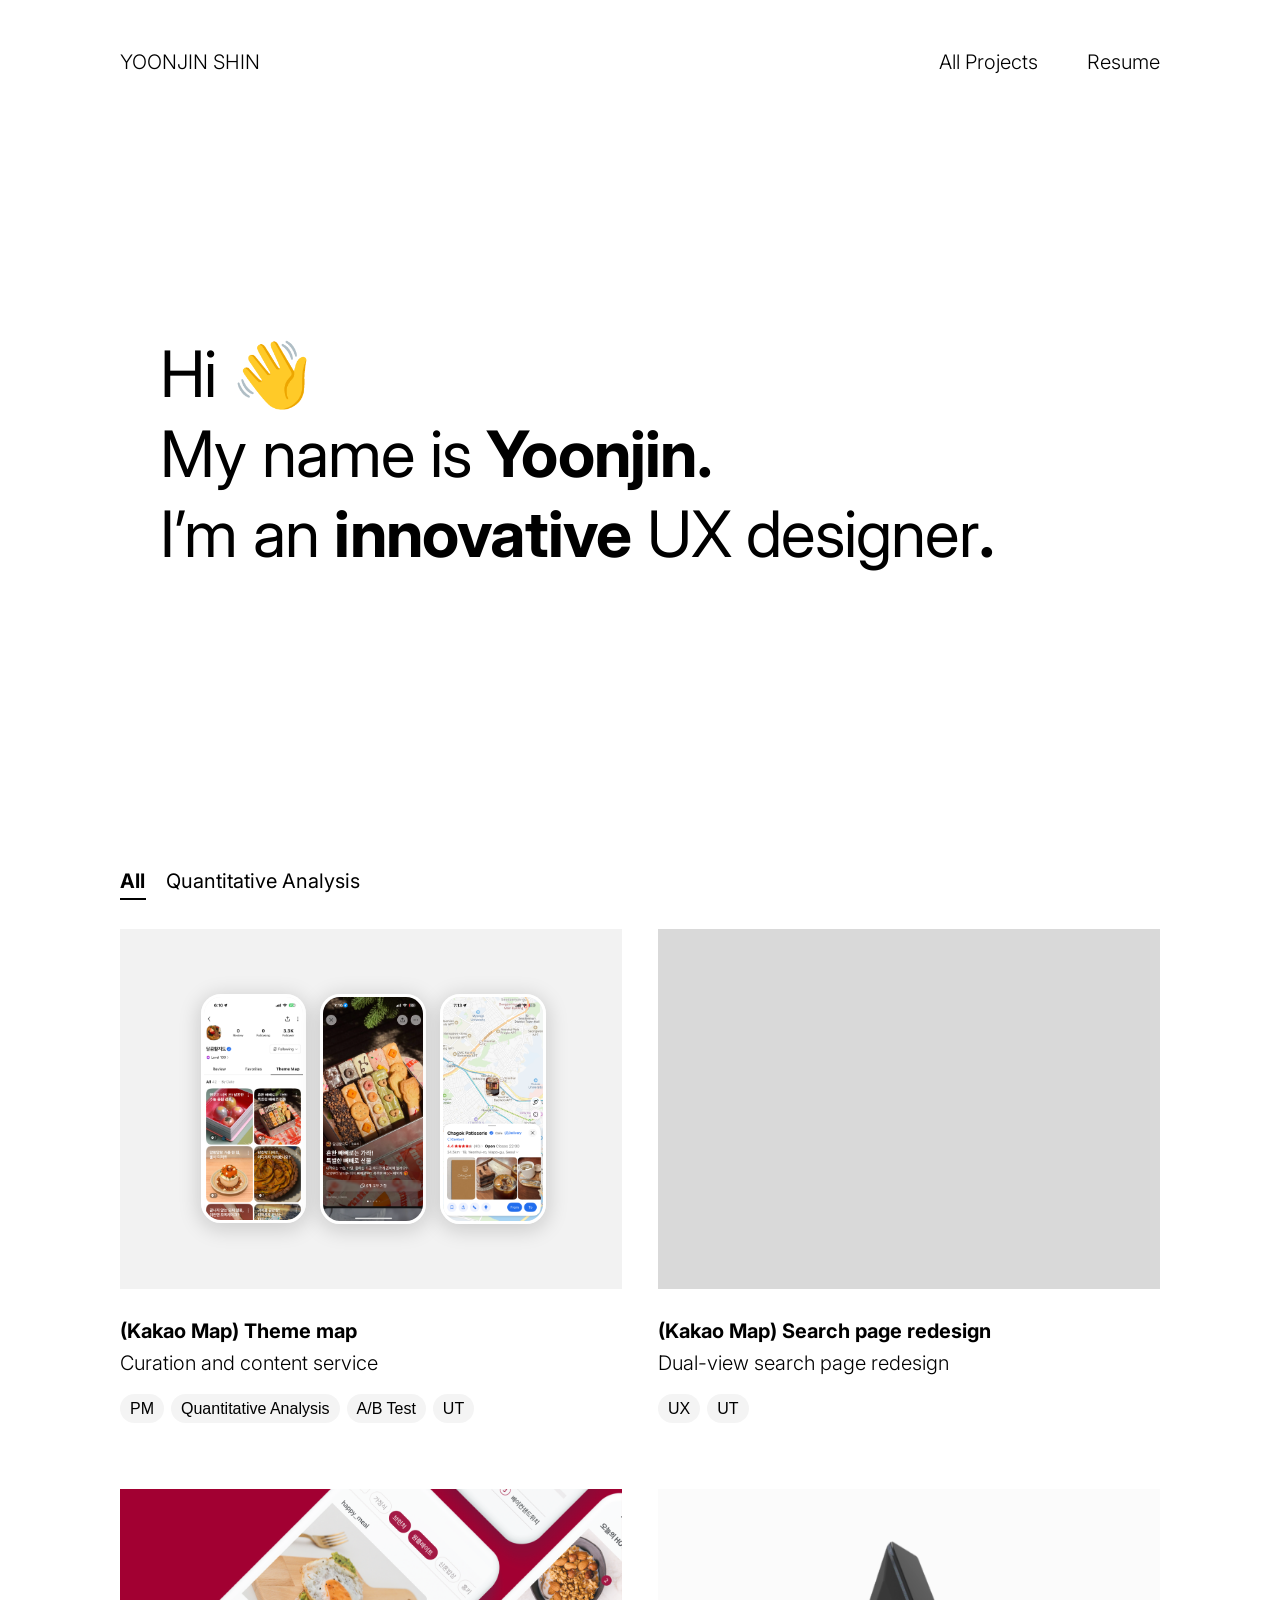
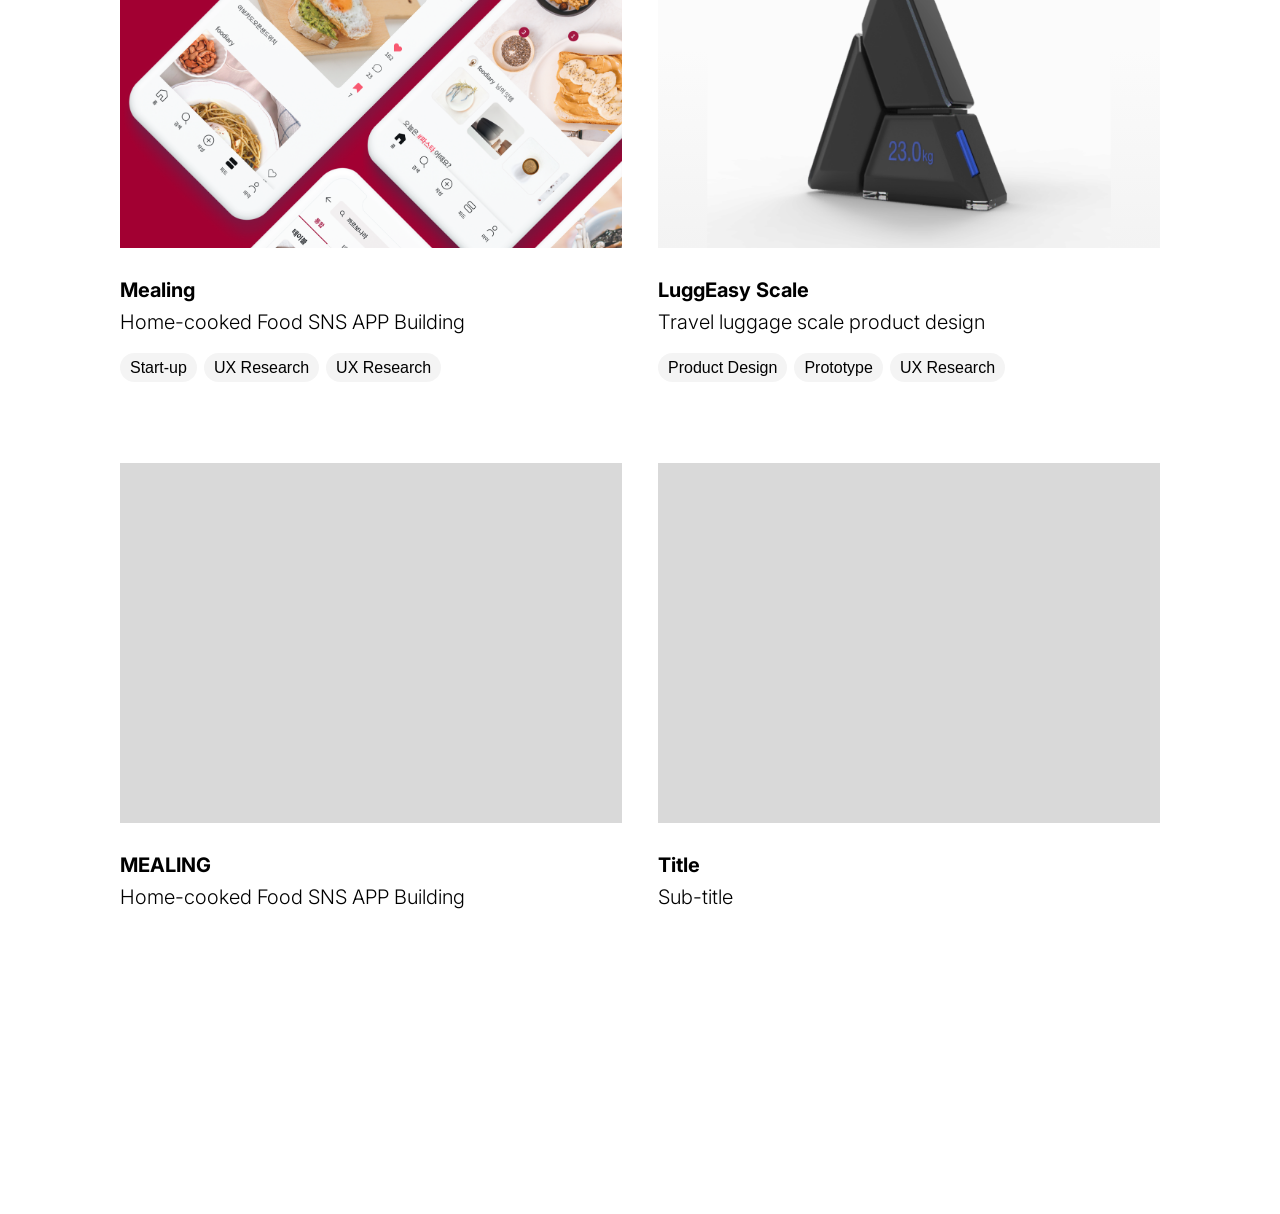
==== commit fc8054e6: "Sync portfolio home with latest Figma design" ====
--- a/index.html
+++ b/index.html
@@ -6,6 +6,10 @@
     <meta name="description" content="UX designer Yoonjin Shin portfolio" />
     <title>Yoonjin Shin · Portfolio</title>
     <script src="./analytics.js" defer></script>
+    <script src="./home.js" defer></script>
+    <link rel="preconnect" href="https://fonts.googleapis.com" />
+    <link rel="preconnect" href="https://fonts.gstatic.com" crossorigin />
+    <link href="https://fonts.googleapis.com/css2?family=Inter:wght@300;400;700&amp;display=swap" rel="stylesheet" />
     <link rel="stylesheet" href="./styles.css" />
   </head>
   <body>
@@ -17,13 +21,25 @@
       <section class="home-intro" aria-labelledby="intro-title">
         <h1 id="intro-title">Hi 👋<br />My name is <strong>Yoonjin.</strong><br />I’m an <strong>innovative</strong> UX designer<strong>.</strong></h1>
       </section>
+      <div class="project-filters" aria-label="Filter projects">
+        <button class="is-active" type="button" data-filter="all">All<img src="./assets/n4019-line187.svg" alt="" /></button>
+        <button type="button" data-filter="quantitative-analysis">Quantitative Analysis<img src="./assets/n4019-line187.svg" alt="" /></button>
+      </div>
       <section class="project-grid" id="projects" aria-label="All projects">
-        <article class="project-card placeholder-card"><div class="card-visual"></div><h2>(Kakao Map) Theme map</h2><p>Home-cooked Food SNS APP Building</p></article>
-        <article class="project-card placeholder-card"><div class="card-visual"></div><h2>(Kakao Map) Searching UX/UI</h2><p>sub-title</p></article>
-        <a class="project-card linked-card mealing-card" href="./mealing.html" aria-label="View the Mealing project"><div class="card-visual"><img src="./assets/n4019-imgRectangle579.png" alt="MEALING app project visual" /></div><h2>Mealing</h2><p>Home-cooked Food SNS APP Building</p></a>
-        <a class="project-card linked-card luggage-card" href="./luggage.html" aria-label="View the LuggEasy Scale project"><div class="card-visual"><img src="./assets/n4019-img1.png" alt="LuggEasy Scale product visual" /></div><h2>LuggEasy Scale</h2><p>sub-title</p></a>
-        <article class="project-card placeholder-card"><div class="card-visual"></div><h2>MEALING</h2><p>Home-cooked Food SNS APP Building</p></article>
-        <article class="project-card placeholder-card"><div class="card-visual"></div><h2>Title</h2><p>sub-title</p></article>
+        <article class="project-card theme-card" data-category="quantitative-analysis">
+          <div class="card-visual theme-visual" aria-label="Kakao Map theme map screens">
+            <div class="theme-phone theme-phone-one"><img src="./assets/n4019-img2060-1.png" alt="Theme map profile screen" /></div>
+            <div class="theme-phone theme-phone-two"><img src="./assets/n4019-img2060-3b.png" alt="Theme map content screen" /></div>
+            <div class="theme-phone theme-phone-three"><img src="./assets/n4019-img2061-6c.png" alt="Theme map place screen" /></div>
+          </div>
+          <h2>(Kakao Map) Theme map</h2><p>Curation and content service</p>
+          <div class="project-tags"><span>PM</span><span>Quantitative Analysis</span><span>A/B Test</span><span>UT</span></div>
+        </article>
+        <article class="project-card placeholder-card" data-category="ux"><div class="card-visual"></div><h2>(Kakao Map) Search page redesign</h2><p>Dual-view search page redesign</p><div class="project-tags"><span>UX</span><span>UT</span></div></article>
+        <a class="project-card linked-card mealing-card" data-category="startup ux-research" href="./mealing.html" aria-label="View the Mealing project"><div class="card-visual"><img src="./assets/n4019-imgRectangle579.png" alt="MEALING app project visual" /></div><h2>Mealing</h2><p>Home-cooked Food SNS APP Building</p><div class="project-tags"><span>Start-up</span><span>UX Research</span><span>UX Research</span></div></a>
+        <a class="project-card linked-card luggage-card" data-category="product-design prototype ux-research" href="./luggage.html" aria-label="View the LuggEasy Scale project"><div class="card-visual"><img src="./assets/n4019-img1.png" alt="LuggEasy Scale product visual" /></div><h2>LuggEasy Scale</h2><p>Travel luggage scale product design</p><div class="project-tags"><span>Product Design</span><span>Prototype</span><span>UX Research</span></div></a>
+        <article class="project-card placeholder-card" data-category="ux-research"><div class="card-visual"></div><h2>MEALING</h2><p>Home-cooked Food SNS APP Building</p></article>
+        <article class="project-card placeholder-card" data-category="other"><div class="card-visual"></div><h2>Title</h2><p>Sub-title</p></article>
       </section>
     </main>
   </body>
--- a/styles.css
+++ b/styles.css
@@ -11,24 +11,39 @@
 a { color: inherit; text-decoration: none; }
 img { display: block; max-width: 100%; -webkit-user-drag: none; user-select: none; }
 
-.home-page { width: min(100%, 1440px); margin: 0 auto; padding: 50px 120px 320px; }
-.site-header { position: relative; z-index: 20; display: flex; align-items: center; justify-content: space-between; font-size: 20px; line-height: 24px; }
-.site-logo { font-weight: 700; }
-.site-header nav { display: flex; gap: 49px; font-weight: 700; }
-.home-intro { margin: 253px 0 0 40px; }
+.home-page { width: min(100%, 1440px); margin: 0 auto; padding: 50px 120px 320px; font-family: "Inter", sans-serif; }
+.site-header { position: relative; z-index: 20; display: flex; align-items: center; justify-content: space-between; font-size: 20px; font-weight: 300; line-height: normal; }
+.site-logo { font-weight: 300; }
+.site-header nav { display: flex; gap: 49px; font-weight: 300; }
+.home-intro { margin: 260px 0 0 40px; }
 .home-intro h1 { margin: 0; font-size: 64px; font-weight: 400; line-height: 80px; letter-spacing: -.8px; }
 .home-intro strong { font-weight: 700; }
-.project-grid { display: grid; grid-template-columns: repeat(2, minmax(0, 582px)); column-gap: 36px; row-gap: 124px; margin-top: 356px; }
+.project-filters { display: flex; align-items: flex-start; gap: 20px; margin-top: 295px; }
+.project-filters button { position: relative; display: flex; flex-direction: column; align-items: flex-start; gap: 5px; appearance: none; margin: 0; padding: 0; border: 0; background: transparent; color: #000; font: 400 20px/normal "Inter", sans-serif; cursor: pointer; }
+.project-filters button.is-active { font-weight: 700; }
+.project-filters button img { display: none; width: 26px; height: 2px; max-width: none; }
+.project-filters button.is-active img { display: block; }
+.project-grid { display: grid; grid-template-columns: repeat(2, minmax(0, 582px)); column-gap: 36px; row-gap: 66px; margin-top: 29px; }
 .project-card { display: block; min-width: 0; }
+.project-card[hidden] { display: none; }
+.project-card:nth-child(n+5) { transform: translateY(15px); }
 .card-visual { width: 100%; aspect-ratio: 582 / 417; overflow: hidden; background: #d9d9d9; }
 .card-visual img { width: 100%; height: 100%; object-fit: cover; transition: transform .35s ease; }
+.theme-visual { position: relative; background: #f2f2f2; }
+.theme-phone { position: absolute; top: 17.986%; width: 21.134%; height: 64.029%; overflow: hidden; border: 3px solid #fff; border-radius: 20px; box-shadow: 0 4px 20px 3px rgba(0,0,0,.15); }
+.theme-phone img { width: 100%; height: 100%; object-fit: cover; object-position: top; }
+.theme-phone-one { left: 16.151%; width: 20.962%; height: 63.789%; }
+.theme-phone-two { left: 39.863%; }
+.theme-phone-three { left: 63.746%; }
 .mealing-card .card-visual { background: #a20032; }
 .mealing-card .card-visual img { object-position: 64% 47%; }
 .luggage-card .card-visual { background: linear-gradient(180deg, #fbfbfb 45%, #f3f3f3); }
 .luggage-card .card-visual img { object-fit: contain; object-position: center bottom; transform: scale(1.08); }
-.project-card h2, .project-card p { margin: 0; font-size: 24px; line-height: 29px; white-space: nowrap; overflow: hidden; text-overflow: ellipsis; }
-.project-card h2 { margin-top: 24px; font-weight: 700; }
-.project-card p { margin-top: 10px; font-weight: 400; }
+.project-card h2, .project-card p { margin: 0; font-size: 20px; line-height: normal; white-space: nowrap; overflow: hidden; text-overflow: ellipsis; }
+.project-card h2 { margin-top: 30px; font-weight: 700; }
+.project-card p { margin-top: 8px; font-weight: 300; }
+.project-tags { display: flex; flex-wrap: wrap; gap: 7px; margin-top: 19px; }
+.project-tags span { padding: 6px 10px 5px; border-radius: 100px; background: #f4f4f4; font-family: "Apple SD Gothic Neo", -apple-system, BlinkMacSystemFont, sans-serif; font-size: 16px; font-weight: 400; line-height: normal; white-space: nowrap; }
 .linked-card:hover .card-visual img { transform: scale(1.035); }
 .luggage-card:hover .card-visual img { transform: scale(1.115); }
 .package-card .card-visual { background: #f8f7f2; }
@@ -187,10 +202,15 @@
   .site-header nav { gap: 22px; }
   .home-intro { margin: 150px 0 0; }
   .home-intro h1 { font-size: clamp(34px, 9vw, 52px); line-height: 1.3; letter-spacing: -.5px; }
-  .project-grid { grid-template-columns: 1fr; row-gap: 70px; margin-top: 190px; }
+  .project-filters { gap: 16px; margin-top: 190px; overflow-x: auto; }
+  .project-filters button { flex: 0 0 auto; font-size: 16px; }
+  .project-grid { grid-template-columns: 1fr; row-gap: 70px; margin-top: 32px; }
+  .project-card:nth-child(n+5) { transform: none; }
   .project-card h2, .project-card p { font-size: 18px; line-height: 24px; }
   .project-card h2 { margin-top: 17px; }
   .project-card p { margin-top: 5px; }
+  .project-tags { margin-top: 14px; }
+  .project-tags span { font-size: 14px; }
   .case-header { top: 28px; left: 24px; right: 24px; }
   .mealing-cover { height: 760px; }
   .mealing-cover-image { top: 260px; width: 100%; height: 500px; opacity: .75; }
@@ -223,6 +243,7 @@
   .site-header nav { gap: 14px; }
   .site-header nav a:last-child { display: none; }
   .home-intro { margin-top: 120px; }
-  .project-grid { margin-top: 150px; }
+  .project-filters { margin-top: 150px; }
+  .project-grid { margin-top: 28px; }
   .method-grid { grid-template-columns: 1fr; }
 }
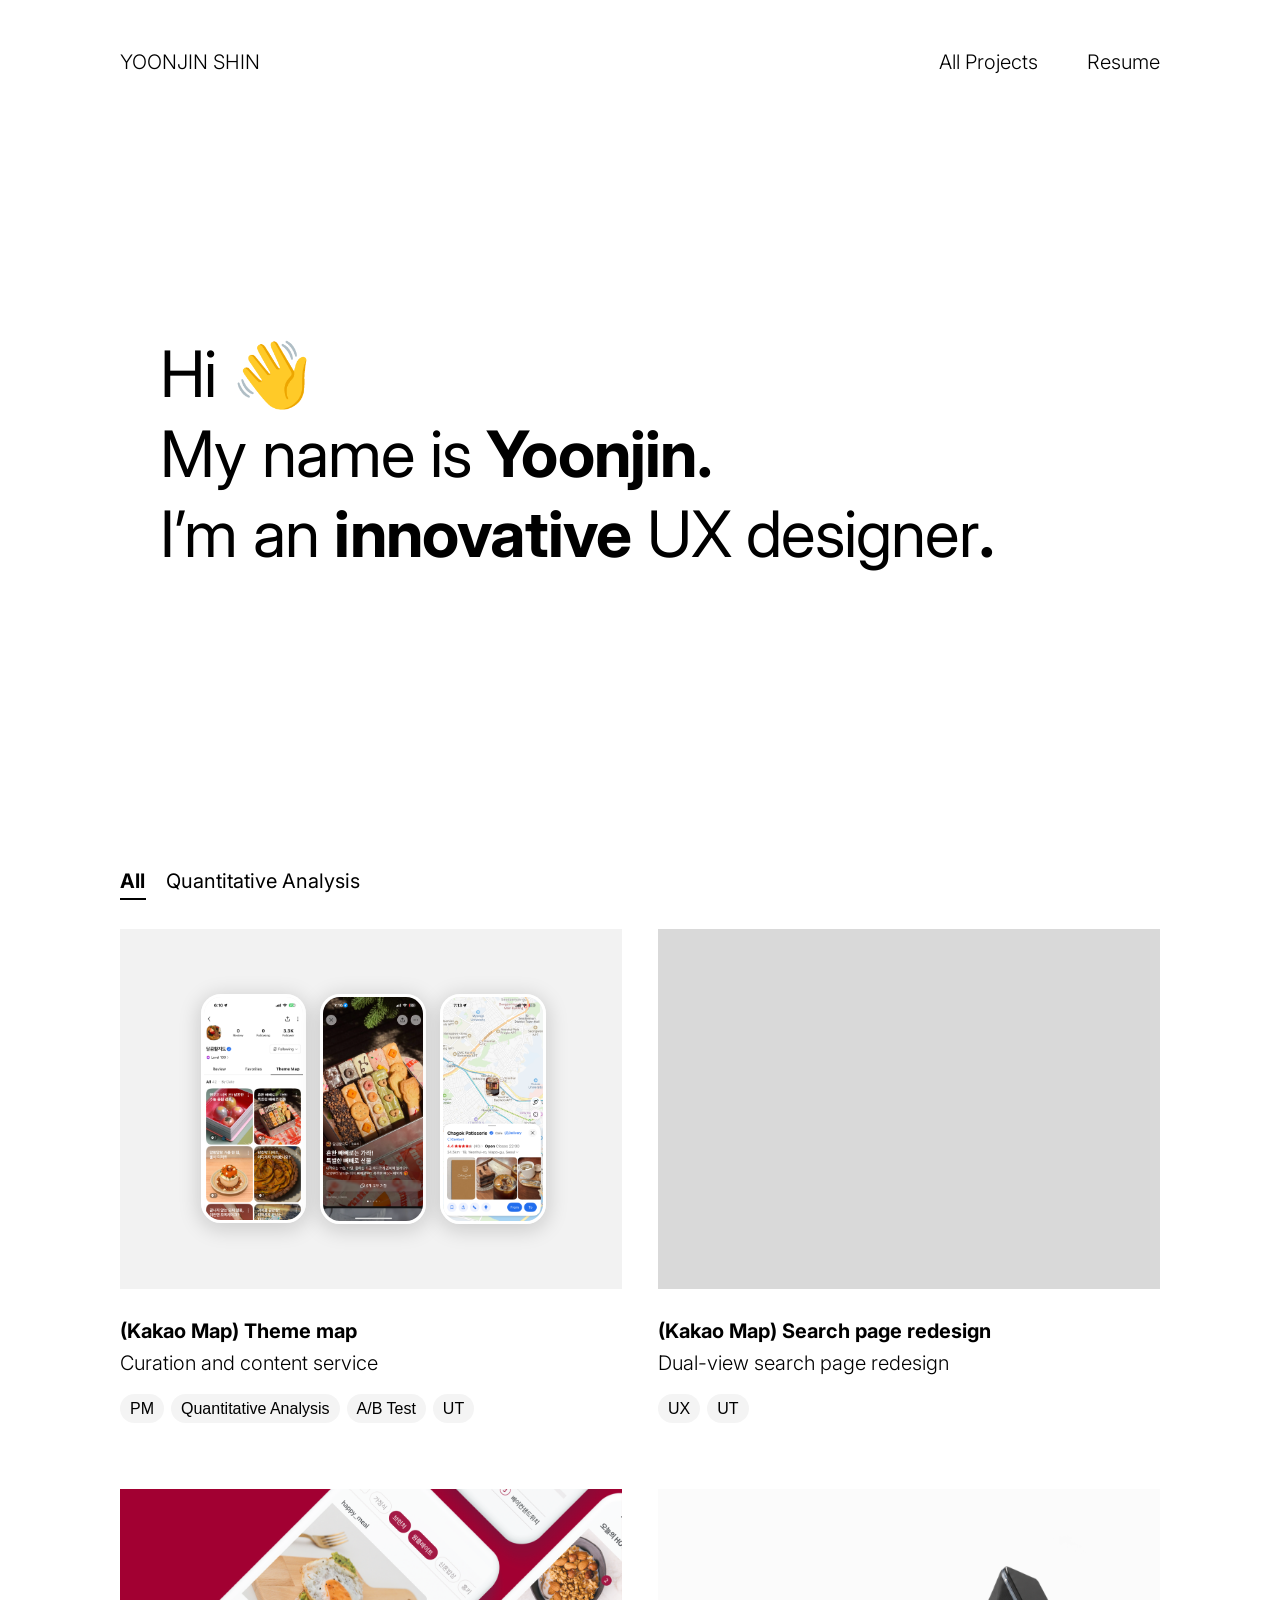
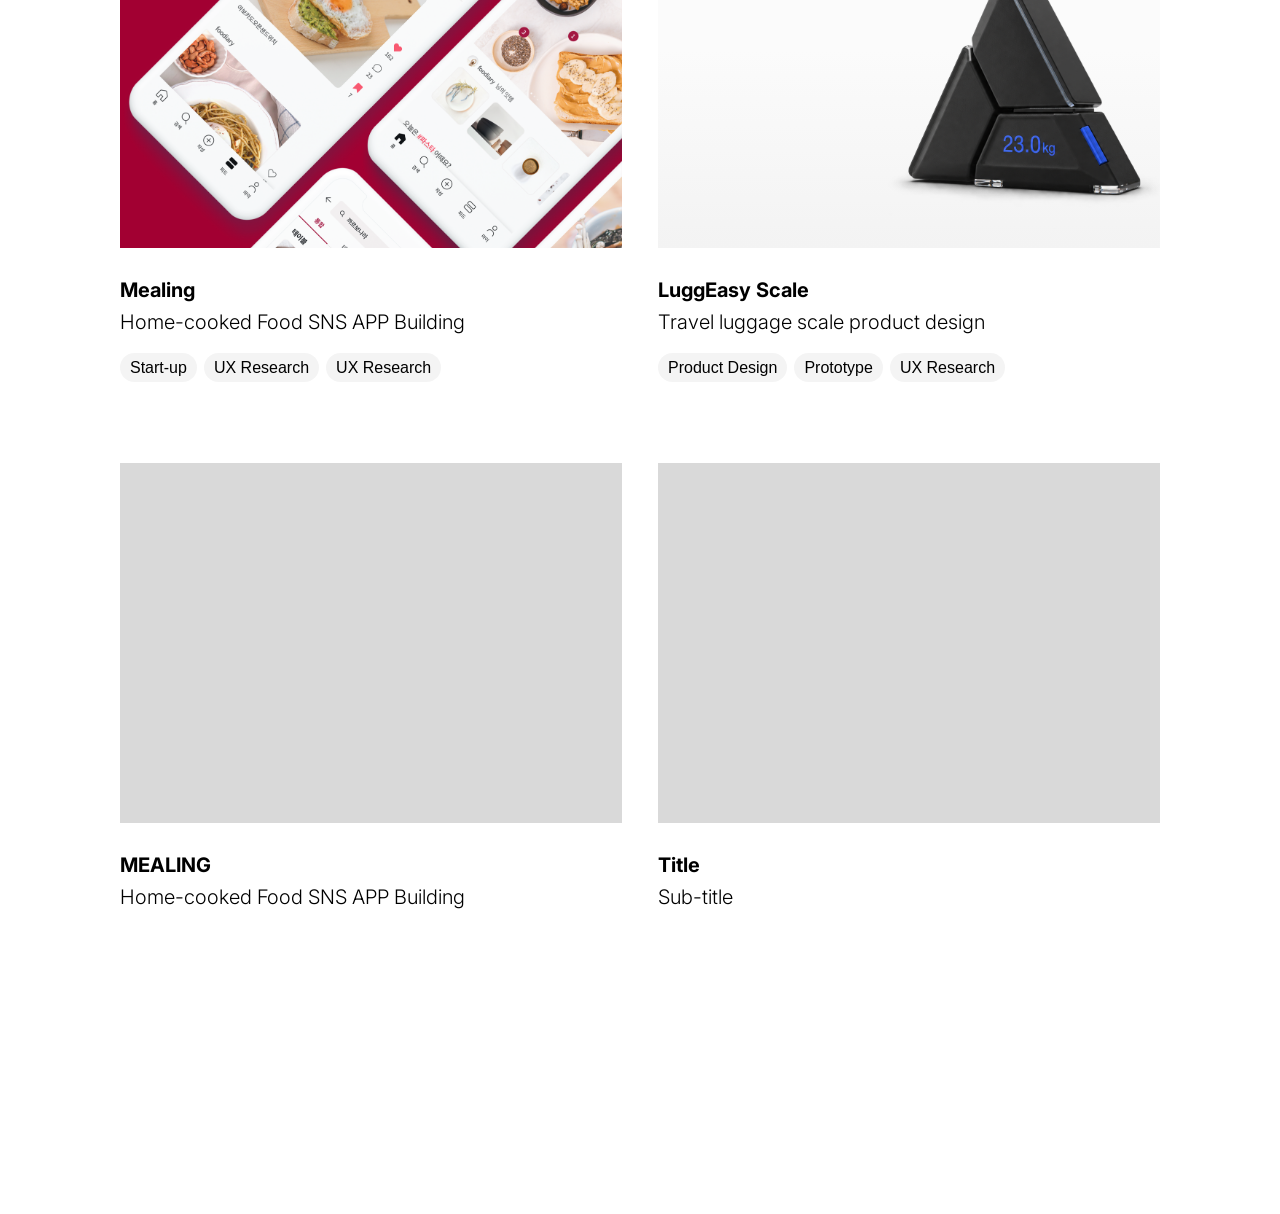
==== commit c09c7371: "Use exact Figma LuggEasy cover asset" ====
--- a/index.html
+++ b/index.html
@@ -37,7 +37,7 @@
         </article>
         <article class="project-card placeholder-card" data-category="ux"><div class="card-visual"></div><h2>(Kakao Map) Search page redesign</h2><p>Dual-view search page redesign</p><div class="project-tags"><span>UX</span><span>UT</span></div></article>
         <a class="project-card linked-card mealing-card" data-category="startup ux-research" href="./mealing.html" aria-label="View the Mealing project"><div class="card-visual"><img src="./assets/n4019-imgRectangle579.png" alt="MEALING app project visual" /></div><h2>Mealing</h2><p>Home-cooked Food SNS APP Building</p><div class="project-tags"><span>Start-up</span><span>UX Research</span><span>UX Research</span></div></a>
-        <a class="project-card linked-card luggage-card" data-category="product-design prototype ux-research" href="./luggage.html" aria-label="View the LuggEasy Scale project"><div class="card-visual"><img src="./assets/n4019-img1.png" alt="LuggEasy Scale product visual" /></div><h2>LuggEasy Scale</h2><p>Travel luggage scale product design</p><div class="project-tags"><span>Product Design</span><span>Prototype</span><span>UX Research</span></div></a>
+        <a class="project-card linked-card luggage-card" data-category="product-design prototype ux-research" href="./luggage.html" aria-label="View the LuggEasy Scale project"><div class="card-visual"><img src="./assets/n4019-luggeasy-figma.png" alt="LuggEasy Scale product visual" /></div><h2>LuggEasy Scale</h2><p>Travel luggage scale product design</p><div class="project-tags"><span>Product Design</span><span>Prototype</span><span>UX Research</span></div></a>
         <article class="project-card placeholder-card" data-category="ux-research"><div class="card-visual"></div><h2>MEALING</h2><p>Home-cooked Food SNS APP Building</p></article>
         <article class="project-card placeholder-card" data-category="other"><div class="card-visual"></div><h2>Title</h2><p>Sub-title</p></article>
       </section>
--- a/styles.css
+++ b/styles.css
@@ -38,14 +38,14 @@
 .mealing-card .card-visual { background: #a20032; }
 .mealing-card .card-visual img { object-position: 64% 47%; }
 .luggage-card .card-visual { background: linear-gradient(180deg, #fbfbfb 45%, #f3f3f3); }
-.luggage-card .card-visual img { object-fit: contain; object-position: center bottom; transform: scale(1.08); }
+.luggage-card .card-visual img { width: 100%; height: 100%; object-fit: cover; object-position: center; transform: scale(1); transform-origin: center; }
 .project-card h2, .project-card p { margin: 0; font-size: 20px; line-height: normal; white-space: nowrap; overflow: hidden; text-overflow: ellipsis; }
 .project-card h2 { margin-top: 30px; font-weight: 700; }
 .project-card p { margin-top: 8px; font-weight: 300; }
 .project-tags { display: flex; flex-wrap: wrap; gap: 7px; margin-top: 19px; }
 .project-tags span { padding: 6px 10px 5px; border-radius: 100px; background: #f4f4f4; font-family: "Apple SD Gothic Neo", -apple-system, BlinkMacSystemFont, sans-serif; font-size: 16px; font-weight: 400; line-height: normal; white-space: nowrap; }
 .linked-card:hover .card-visual img { transform: scale(1.035); }
-.luggage-card:hover .card-visual img { transform: scale(1.115); }
+.luggage-card:hover .card-visual img { transform: scale(1.035); }
 .package-card .card-visual { background: #f8f7f2; }
 .package-card .card-visual img { object-fit: contain; }
 .linked-card:focus-visible { outline: 4px solid #000; outline-offset: 8px; }
